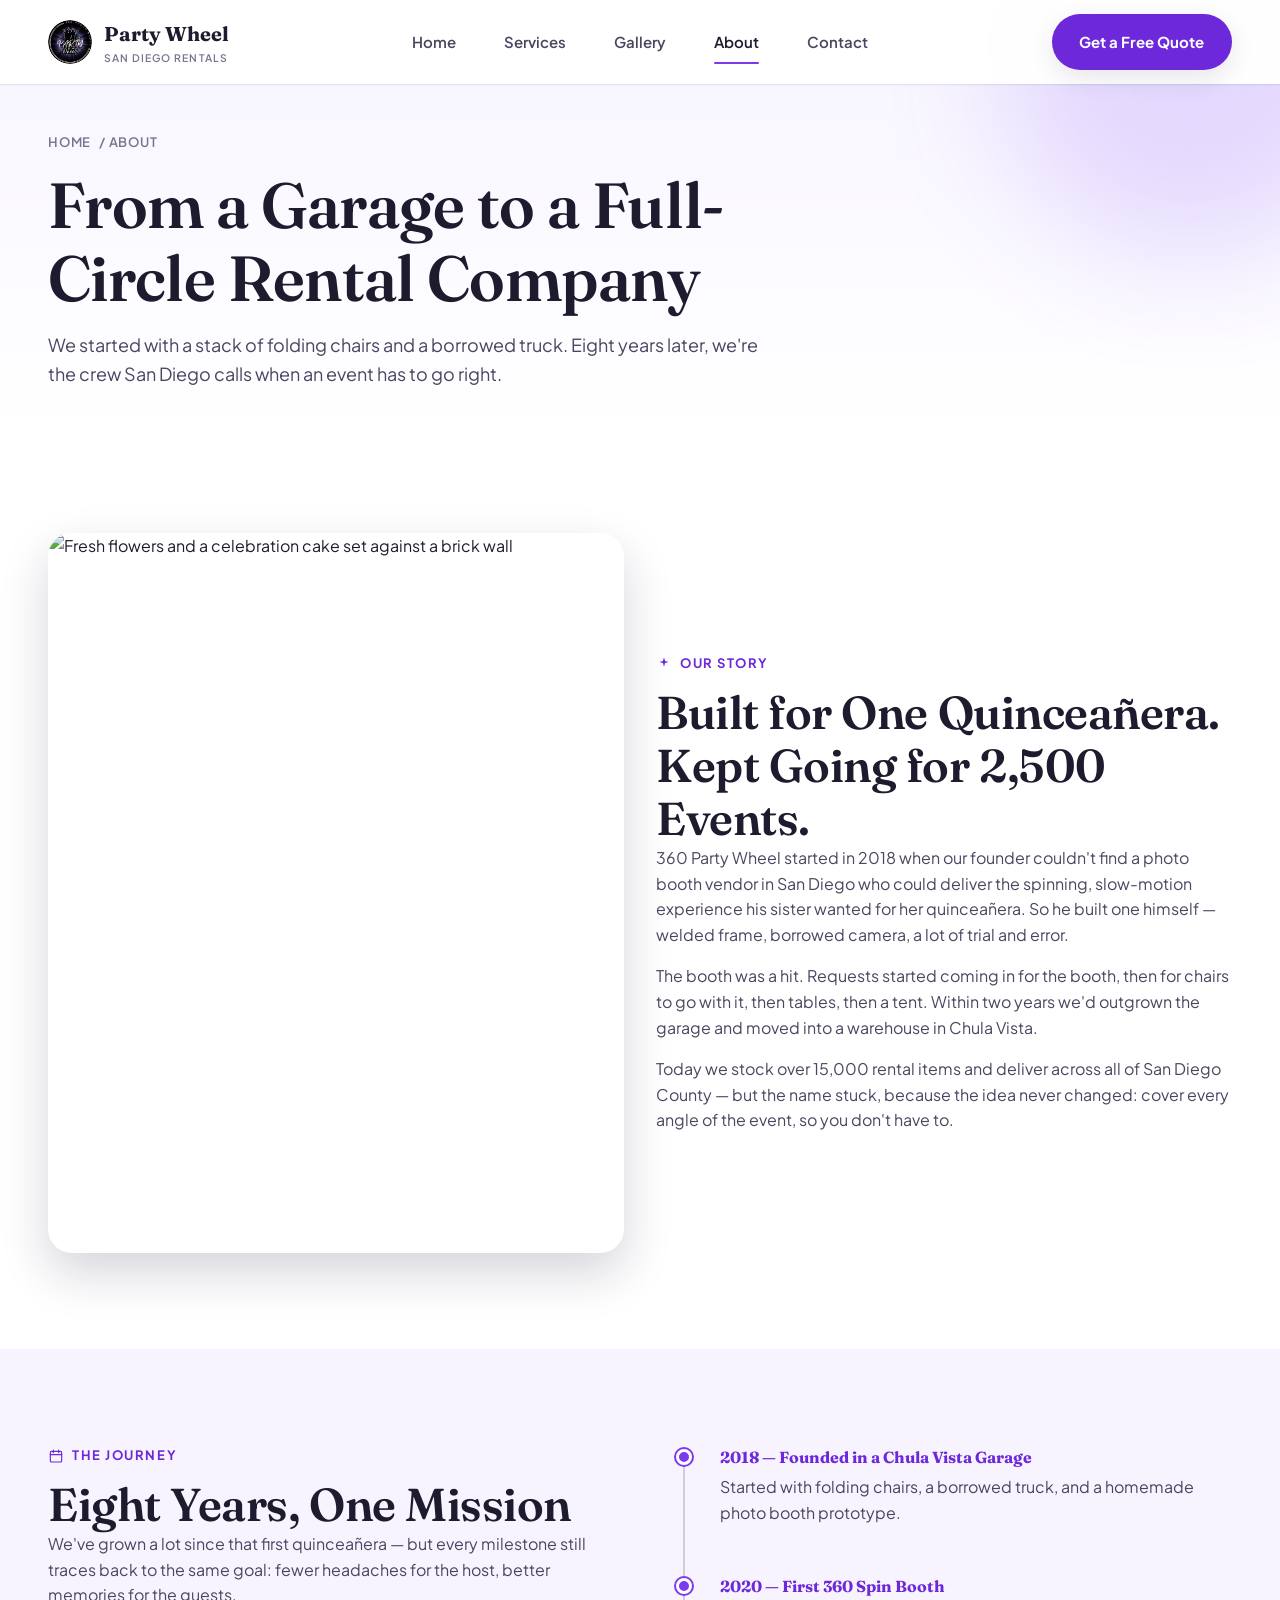
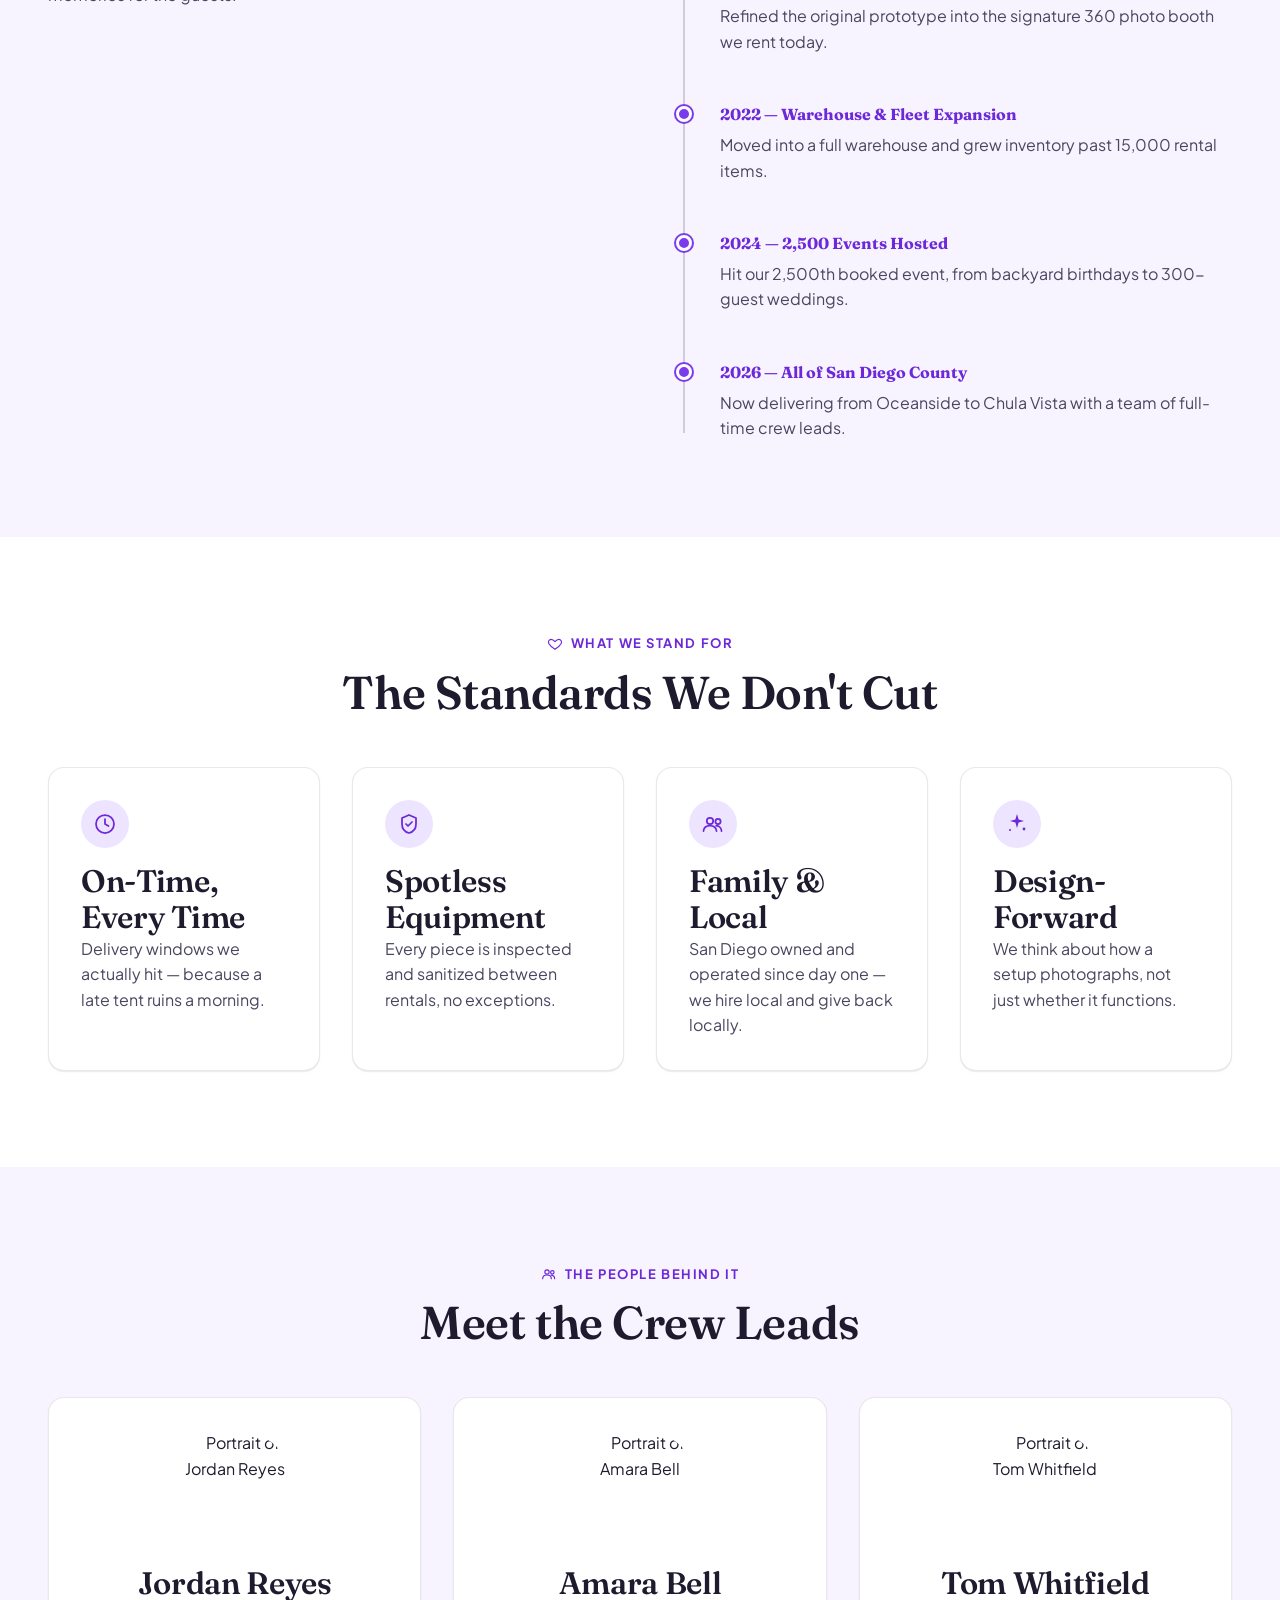
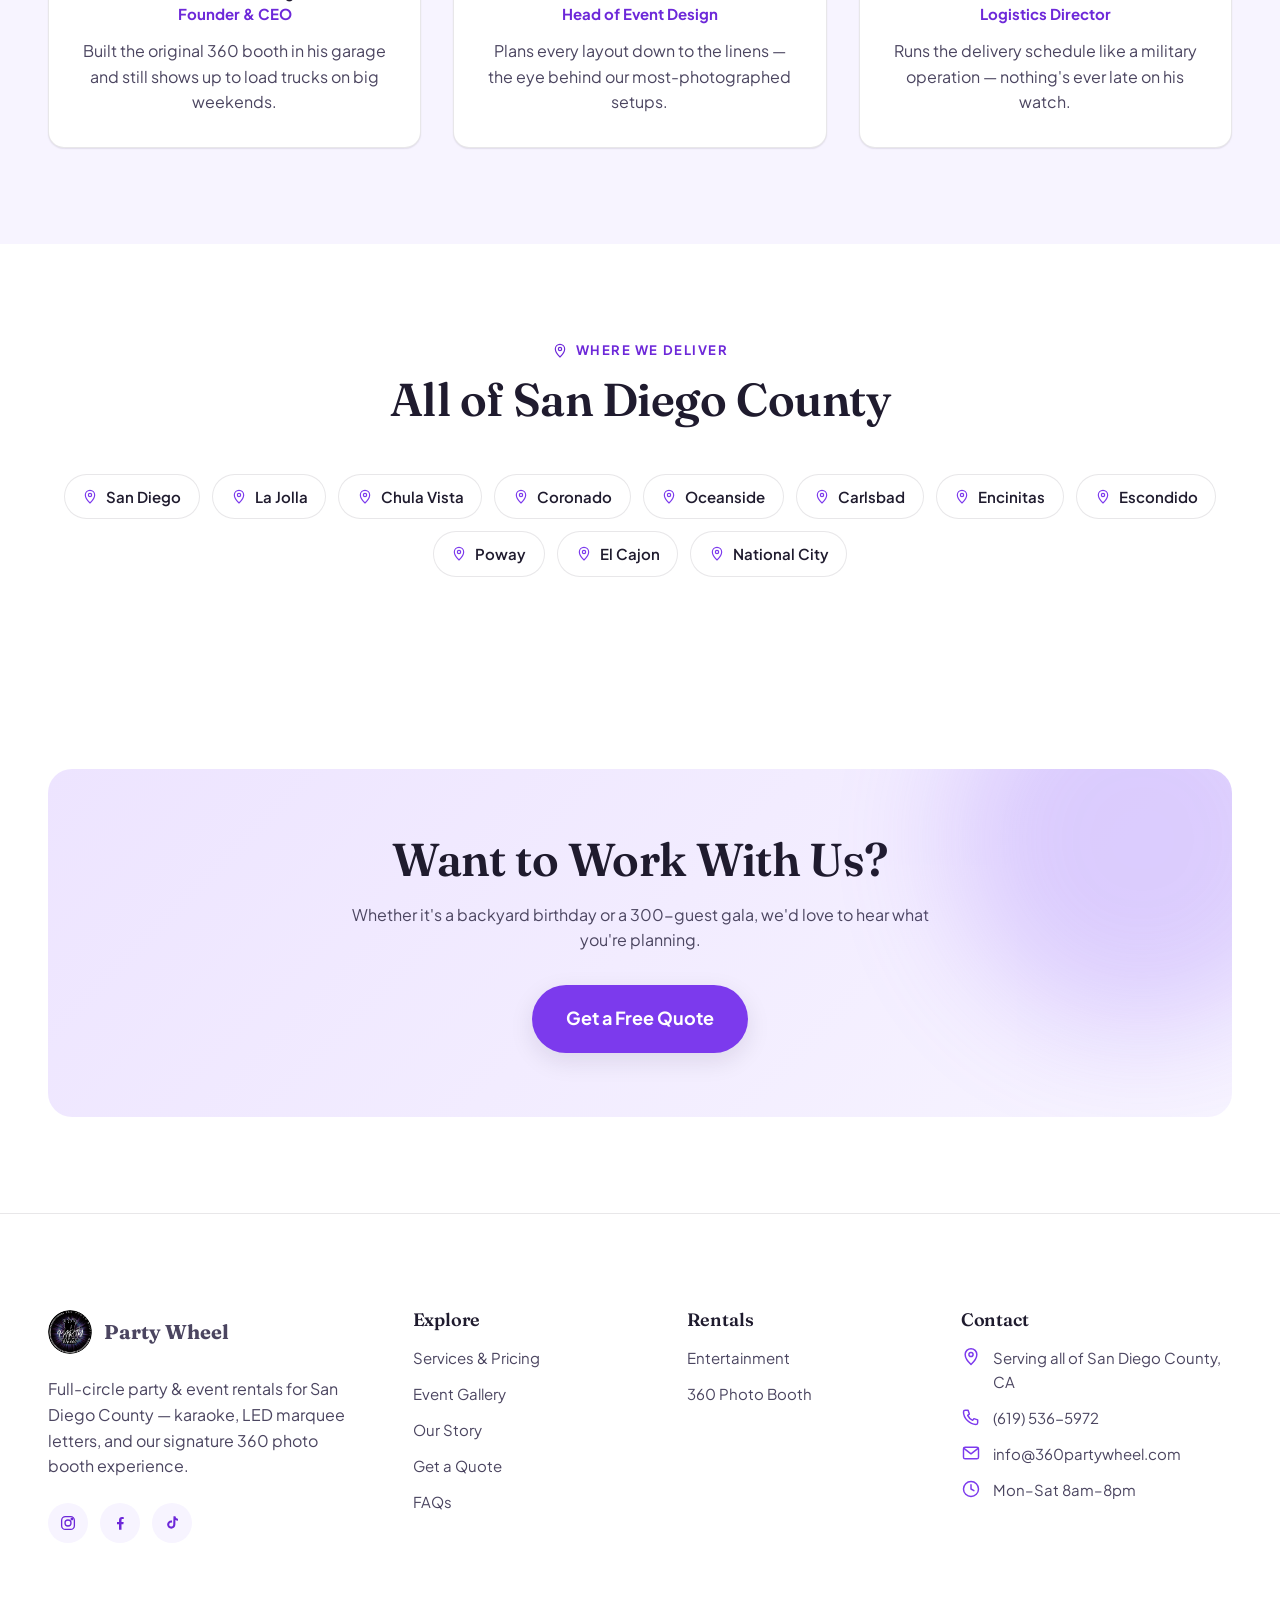
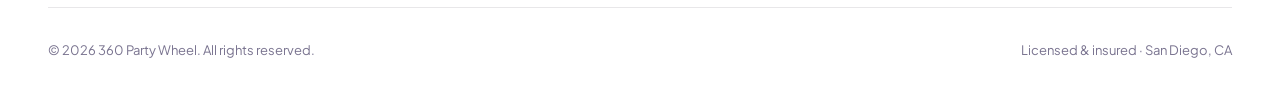
==== about.html @ d9ec2bf5 "Initial commit of 360 Party Wheel website Static HTML/CSS/JS site for the 360 Party Wheel party rent" ====
<!doctype html>
<html lang="en">
<head>
<meta charset="UTF-8">
<meta name="viewport" content="width=device-width, initial-scale=1">
<title>About Us | 360 Party Wheel — San Diego Party Rentals</title>
<meta name="description" content="From a Chula Vista garage to 15,000+ rental items across San Diego County — meet the family behind 360 Party Wheel and our signature 360 photo booth.">
<meta name="theme-color" content="#1e1033">
<link rel="preconnect" href="https://fonts.googleapis.com">
<link rel="preconnect" href="https://fonts.gstatic.com" crossorigin>
<link rel="preconnect" href="https://images.unsplash.com">
<link rel="icon" type="image/png" href="assets/img/favicon.png">
<link rel="stylesheet" href="assets/css/style.css">
</head>
<body>
<a class="skip-link" href="#main">Skip to main content</a>

<header class="site-header">
  <div class="container">
    <a href="index.html" class="brand">
      <img src="assets/img/logo-badge.png" alt="" class="brand-logo" width="44" height="44">
      <span>Party Wheel<small>San Diego Rentals</small></span>
    </a>
    <nav class="nav-desktop" aria-label="Primary">
      <a href="index.html">Home</a>
      <a href="services.html">Services</a>
      <a href="gallery.html">Gallery</a>
      <a href="about.html">About</a>
      <a href="contact.html">Contact</a>
    </nav>
    <div class="header-actions">
      <a class="btn btn-primary" href="contact.html">Get a Free Quote</a>
      <button class="nav-toggle" aria-label="Open menu" aria-expanded="false" aria-controls="nav-drawer">
        <span></span><span></span><span></span>
      </button>
    </div>
  </div>
</header>

<div class="nav-drawer" id="nav-drawer" data-open="false">
  <div class="nav-drawer-scrim"></div>
  <div class="nav-drawer-panel" role="dialog" aria-modal="true" aria-label="Mobile navigation">
    <div class="nav-drawer-head">
      <span class="brand"><img src="assets/img/logo-badge.png" alt="" class="brand-logo" width="48" height="48"></span>
      <button class="icon-btn nav-drawer-close" aria-label="Close menu">
        <svg viewBox="0 0 24 24" fill="none" stroke="currentColor" stroke-width="1.75" stroke-linecap="round" stroke-linejoin="round"><path d="M6 6l12 12M18 6L6 18"/></svg>
      </button>
    </div>
    <nav class="nav-drawer-links" aria-label="Mobile primary">
      <a href="index.html">Home</a>
      <a href="services.html">Services</a>
      <a href="gallery.html">Gallery</a>
      <a href="about.html">About</a>
      <a href="contact.html">Contact</a>
    </nav>
    <div class="nav-drawer-foot">
      <a href="tel:+16195365972"><svg style="width:18px;height:18px;display:inline;vertical-align:-3px;margin-right:6px" viewBox="0 0 24 24" fill="none" stroke="currentColor" stroke-width="1.75" stroke-linecap="round" stroke-linejoin="round"><path d="M5 4h3.5l1.5 4.5-2 1.5a12 12 0 0 0 6 6l1.5-2 4.5 1.5V19a2 2 0 0 1-2 2C10.5 21 3 13.5 3 6a2 2 0 0 1 2-2z"/></svg>(619) 536-5972</a>
      <a class="btn btn-accent btn-block" href="contact.html">Get a Free Quote</a>
    </div>
  </div>
</div>

<main id="main">

  <section class="page-banner">
    <div class="decor-blob b1" style="opacity:0.2;"></div>
    <div class="container">
      <div class="breadcrumbs"><a href="index.html">Home</a> / About</div>
      <h1 class="reveal">From a Garage to a Full-Circle Rental Company</h1>
      <p class="page-banner-lede reveal">We started with a stack of folding chairs and a borrowed truck. Eight years later, we're the crew San Diego calls when an event has to go right.</p>
    </div>
  </section>

  <!-- ============ STORY ============ -->
  <section class="section">
    <div class="container">
      <div class="grid grid-2" style="align-items:center;">
        <div class="reveal" style="border-radius: var(--radius-lg); overflow:hidden; box-shadow: var(--shadow-lg);">
          <img src="https://images.unsplash.com/photo-1478146059778-26028b07395a?auto=format&fit=crop&w=800&h=1000&q=80" width="800" height="1000" loading="lazy" alt="Fresh flowers and a celebration cake set against a brick wall" style="width:100%; height:100%; object-fit:cover;">
        </div>
        <div class="reveal">
          <span class="eyebrow">
            <svg viewBox="0 0 24 24" fill="currentColor"><path d="M12 2l1.6 5.4L19 9l-5.4 1.6L12 16l-1.6-5.4L5 9l5.4-1.6z"/></svg>
            Our Story
          </span>
          <h2>Built for One Quinceañera. Kept Going for 2,500 Events.</h2>
          <p style="margin-bottom: var(--space-4);">360 Party Wheel started in 2018 when our founder couldn't find a photo booth vendor in San Diego who could deliver the spinning, slow-motion experience his sister wanted for her quinceañera. So he built one himself — welded frame, borrowed camera, a lot of trial and error.</p>
          <p style="margin-bottom: var(--space-4);">The booth was a hit. Requests started coming in for the booth, then for chairs to go with it, then tables, then a tent. Within two years we'd outgrown the garage and moved into a warehouse in Chula Vista.</p>
          <p>Today we stock over 15,000 rental items and deliver across all of San Diego County — but the name stuck, because the idea never changed: cover every angle of the event, so you don't have to.</p>
        </div>
      </div>
    </div>
  </section>

  <!-- ============ TIMELINE ============ -->
  <section class="section section-alt">
    <div class="container">
      <div class="grid grid-2" style="gap: var(--space-10);">
        <div class="reveal">
          <span class="eyebrow">
            <svg viewBox="0 0 24 24" fill="none" stroke="currentColor" stroke-width="1.75" stroke-linecap="round" stroke-linejoin="round"><rect x="3.5" y="5" width="17" height="16" rx="2"/><path d="M3.5 10h17M8 3v4M16 3v4"/></svg>
            The Journey
          </span>
          <h2>Eight Years, One Mission</h2>
          <p>We've grown a lot since that first quinceañera — but every milestone still traces back to the same goal: fewer headaches for the host, better memories for the guests.</p>
        </div>
        <div class="timeline reveal">
          <div class="timeline-item">
            <strong>2018 — Founded in a Chula Vista Garage</strong>
            <p>Started with folding chairs, a borrowed truck, and a homemade photo booth prototype.</p>
          </div>
          <div class="timeline-item">
            <strong>2020 — First 360 Spin Booth</strong>
            <p>Refined the original prototype into the signature 360 photo booth we rent today.</p>
          </div>
          <div class="timeline-item">
            <strong>2022 — Warehouse &amp; Fleet Expansion</strong>
            <p>Moved into a full warehouse and grew inventory past 15,000 rental items.</p>
          </div>
          <div class="timeline-item">
            <strong>2024 — 2,500 Events Hosted</strong>
            <p>Hit our 2,500th booked event, from backyard birthdays to 300-guest weddings.</p>
          </div>
          <div class="timeline-item">
            <strong>2026 — All of San Diego County</strong>
            <p>Now delivering from Oceanside to Chula Vista with a team of full-time crew leads.</p>
          </div>
        </div>
      </div>
    </div>
  </section>

  <!-- ============ VALUES ============ -->
  <section class="section">
    <div class="container">
      <div class="section-head centered mx-auto">
        <span class="eyebrow">
          <svg viewBox="0 0 24 24" fill="none" stroke="currentColor" stroke-width="1.75" stroke-linecap="round" stroke-linejoin="round"><path d="M12 20s-7-4.4-9.3-8.7C1.3 8.3 3 5 6.3 5 8.4 5 10 6.2 12 8.5 14 6.2 15.6 5 17.7 5 21 5 22.7 8.3 21.3 11.3 19 15.6 12 20 12 20z"/></svg>
          What We Stand For
        </span>
        <h2>The Standards We Don't Cut</h2>
      </div>
      <div class="grid grid-4" data-reveal-group>
        <div class="card value-card reveal">
          <span class="feature-card-icon">
            <svg viewBox="0 0 24 24" fill="none" stroke="currentColor" stroke-width="1.75" stroke-linecap="round" stroke-linejoin="round"><circle cx="12" cy="12" r="9"/><path d="M12 7v5l3.5 2"/></svg>
          </span>
          <h3>On-Time, Every Time</h3>
          <p>Delivery windows we actually hit — because a late tent ruins a morning.</p>
        </div>
        <div class="card value-card reveal">
          <span class="feature-card-icon">
            <svg viewBox="0 0 24 24" fill="none" stroke="currentColor" stroke-width="1.75" stroke-linecap="round" stroke-linejoin="round"><path d="M12 3l7 3v6c0 5-3 8-7 9-4-1-7-4-7-9V6z"/><path d="M9 12l2 2 4-4"/></svg>
          </span>
          <h3>Spotless Equipment</h3>
          <p>Every piece is inspected and sanitized between rentals, no exceptions.</p>
        </div>
        <div class="card value-card reveal">
          <span class="feature-card-icon">
            <svg viewBox="0 0 24 24" fill="none" stroke="currentColor" stroke-width="1.75" stroke-linecap="round" stroke-linejoin="round"><circle cx="9" cy="9" r="3.2"/><path d="M2.5 19c0-3.3 3-5.5 6.5-5.5S15.5 15.7 15.5 19"/><circle cx="17" cy="9.5" r="2.6"/><path d="M15.2 13.7c2.9.3 5.3 2.4 5.3 5.3"/></svg>
          </span>
          <h3>Family &amp; Local</h3>
          <p>San Diego owned and operated since day one — we hire local and give back locally.</p>
        </div>
        <div class="card value-card reveal">
          <span class="feature-card-icon">
            <svg viewBox="0 0 24 24" fill="currentColor"><path d="M12 2l1.6 5.4L19 9l-5.4 1.6L12 16l-1.6-5.4L5 9l5.4-1.6z"/><circle cx="19" cy="17" r="1.4"/><circle cx="5" cy="18" r="1"/></svg>
          </span>
          <h3>Design-Forward</h3>
          <p>We think about how a setup photographs, not just whether it functions.</p>
        </div>
      </div>
    </div>
  </section>

  <!-- ============ TEAM ============ -->
  <section class="section section-alt">
    <div class="container">
      <div class="section-head centered mx-auto">
        <span class="eyebrow">
          <svg viewBox="0 0 24 24" fill="none" stroke="currentColor" stroke-width="1.75" stroke-linecap="round" stroke-linejoin="round"><circle cx="9" cy="9" r="3.2"/><path d="M2.5 19c0-3.3 3-5.5 6.5-5.5S15.5 15.7 15.5 19"/><circle cx="17" cy="9.5" r="2.6"/><path d="M15.2 13.7c2.9.3 5.3 2.4 5.3 5.3"/></svg>
          The People Behind It
        </span>
        <h2>Meet the Crew Leads</h2>
      </div>
      <div class="grid grid-3" data-reveal-group>
        <article class="card reveal" style="padding: var(--space-6); text-align:center;">
          <img src="https://images.unsplash.com/photo-1500648767791-00dcc994a43e?auto=format&fit=crop&w=200&h=200&q=80" width="120" height="120" loading="lazy" alt="Portrait of Jordan Reyes" style="width:120px; height:120px; border-radius:50%; object-fit:cover; margin-inline:auto; margin-bottom: var(--space-4);">
          <h3>Jordan Reyes</h3>
          <p style="color:var(--color-accent-hover); font-weight:700; font-size:var(--text-sm); margin-bottom:var(--space-3);">Founder &amp; CEO</p>
          <p>Built the original 360 booth in his garage and still shows up to load trucks on big weekends.</p>
        </article>
        <article class="card reveal" style="padding: var(--space-6); text-align:center;">
          <img src="https://images.unsplash.com/photo-1531123897727-8f129e1688ce?auto=format&fit=crop&w=200&h=200&q=80" width="120" height="120" loading="lazy" alt="Portrait of Amara Bell" style="width:120px; height:120px; border-radius:50%; object-fit:cover; margin-inline:auto; margin-bottom: var(--space-4);">
          <h3>Amara Bell</h3>
          <p style="color:var(--color-accent-hover); font-weight:700; font-size:var(--text-sm); margin-bottom:var(--space-3);">Head of Event Design</p>
          <p>Plans every layout down to the linens — the eye behind our most-photographed setups.</p>
        </article>
        <article class="card reveal" style="padding: var(--space-6); text-align:center;">
          <img src="https://images.unsplash.com/photo-1552058544-f2b08422138a?auto=format&fit=crop&w=200&h=200&q=80" width="120" height="120" loading="lazy" alt="Portrait of Tom Whitfield" style="width:120px; height:120px; border-radius:50%; object-fit:cover; margin-inline:auto; margin-bottom: var(--space-4);">
          <h3>Tom Whitfield</h3>
          <p style="color:var(--color-accent-hover); font-weight:700; font-size:var(--text-sm); margin-bottom:var(--space-3);">Logistics Director</p>
          <p>Runs the delivery schedule like a military operation — nothing's ever late on his watch.</p>
        </article>
      </div>
    </div>
  </section>

  <!-- ============ SERVICE AREA ============ -->
  <section class="section">
    <div class="container">
      <div class="section-head centered mx-auto">
        <span class="eyebrow">
          <svg viewBox="0 0 24 24" fill="none" stroke="currentColor" stroke-width="1.75" stroke-linecap="round" stroke-linejoin="round"><path d="M12 21s7-6.5 7-12a7 7 0 0 0-14 0c0 5.5 7 12 7 12z"/><circle cx="12" cy="9" r="2.5"/></svg>
          Where We Deliver
        </span>
        <h2>All of San Diego County</h2>
      </div>
      <div class="area-chip-list reveal" style="justify-content:center;">
        <span class="area-chip"><svg viewBox="0 0 24 24" fill="none" stroke="currentColor" stroke-width="1.75" stroke-linecap="round" stroke-linejoin="round"><path d="M12 21s7-6.5 7-12a7 7 0 0 0-14 0c0 5.5 7 12 7 12z"/><circle cx="12" cy="9" r="2.5"/></svg>San Diego</span>
        <span class="area-chip"><svg viewBox="0 0 24 24" fill="none" stroke="currentColor" stroke-width="1.75" stroke-linecap="round" stroke-linejoin="round"><path d="M12 21s7-6.5 7-12a7 7 0 0 0-14 0c0 5.5 7 12 7 12z"/><circle cx="12" cy="9" r="2.5"/></svg>La Jolla</span>
        <span class="area-chip"><svg viewBox="0 0 24 24" fill="none" stroke="currentColor" stroke-width="1.75" stroke-linecap="round" stroke-linejoin="round"><path d="M12 21s7-6.5 7-12a7 7 0 0 0-14 0c0 5.5 7 12 7 12z"/><circle cx="12" cy="9" r="2.5"/></svg>Chula Vista</span>
        <span class="area-chip"><svg viewBox="0 0 24 24" fill="none" stroke="currentColor" stroke-width="1.75" stroke-linecap="round" stroke-linejoin="round"><path d="M12 21s7-6.5 7-12a7 7 0 0 0-14 0c0 5.5 7 12 7 12z"/><circle cx="12" cy="9" r="2.5"/></svg>Coronado</span>
        <span class="area-chip"><svg viewBox="0 0 24 24" fill="none" stroke="currentColor" stroke-width="1.75" stroke-linecap="round" stroke-linejoin="round"><path d="M12 21s7-6.5 7-12a7 7 0 0 0-14 0c0 5.5 7 12 7 12z"/><circle cx="12" cy="9" r="2.5"/></svg>Oceanside</span>
        <span class="area-chip"><svg viewBox="0 0 24 24" fill="none" stroke="currentColor" stroke-width="1.75" stroke-linecap="round" stroke-linejoin="round"><path d="M12 21s7-6.5 7-12a7 7 0 0 0-14 0c0 5.5 7 12 7 12z"/><circle cx="12" cy="9" r="2.5"/></svg>Carlsbad</span>
        <span class="area-chip"><svg viewBox="0 0 24 24" fill="none" stroke="currentColor" stroke-width="1.75" stroke-linecap="round" stroke-linejoin="round"><path d="M12 21s7-6.5 7-12a7 7 0 0 0-14 0c0 5.5 7 12 7 12z"/><circle cx="12" cy="9" r="2.5"/></svg>Encinitas</span>
        <span class="area-chip"><svg viewBox="0 0 24 24" fill="none" stroke="currentColor" stroke-width="1.75" stroke-linecap="round" stroke-linejoin="round"><path d="M12 21s7-6.5 7-12a7 7 0 0 0-14 0c0 5.5 7 12 7 12z"/><circle cx="12" cy="9" r="2.5"/></svg>Escondido</span>
        <span class="area-chip"><svg viewBox="0 0 24 24" fill="none" stroke="currentColor" stroke-width="1.75" stroke-linecap="round" stroke-linejoin="round"><path d="M12 21s7-6.5 7-12a7 7 0 0 0-14 0c0 5.5 7 12 7 12z"/><circle cx="12" cy="9" r="2.5"/></svg>Poway</span>
        <span class="area-chip"><svg viewBox="0 0 24 24" fill="none" stroke="currentColor" stroke-width="1.75" stroke-linecap="round" stroke-linejoin="round"><path d="M12 21s7-6.5 7-12a7 7 0 0 0-14 0c0 5.5 7 12 7 12z"/><circle cx="12" cy="9" r="2.5"/></svg>El Cajon</span>
        <span class="area-chip"><svg viewBox="0 0 24 24" fill="none" stroke="currentColor" stroke-width="1.75" stroke-linecap="round" stroke-linejoin="round"><path d="M12 21s7-6.5 7-12a7 7 0 0 0-14 0c0 5.5 7 12 7 12z"/><circle cx="12" cy="9" r="2.5"/></svg>National City</span>
      </div>
    </div>
  </section>

  <!-- ============ CTA ============ -->
  <section class="section">
    <div class="container">
      <div class="cta-band reveal">
        <div class="decor-blob b1" style="opacity:0.25;"></div>
        <h2>Want to Work With Us?</h2>
        <p>Whether it's a backyard birthday or a 300-guest gala, we'd love to hear what you're planning.</p>
        <div class="btn-group">
          <a class="btn btn-accent btn-lg" href="contact.html">Get a Free Quote</a>
        </div>
      </div>
    </div>
  </section>

</main>

<footer class="site-footer">
  <div class="container">
    <div class="footer-grid">
      <div class="footer-brand">
        <a href="index.html" class="brand">
          <img src="assets/img/logo-badge.png" alt="" class="brand-logo" width="44" height="44">
          <span>Party Wheel</span>
        </a>
        <p>Full-circle party &amp; event rentals for San Diego County — karaoke, LED marquee letters, and our signature 360 photo booth experience.</p>
        <div class="social-row">
          <a href="https://instagram.com/360partywheel" aria-label="360 Party Wheel on Instagram" target="_blank" rel="noopener"><svg viewBox="0 0 24 24" fill="none" stroke="currentColor" stroke-width="1.75"><rect x="3.5" y="3.5" width="17" height="17" rx="5"/><circle cx="12" cy="12" r="4"/><circle cx="17.2" cy="6.8" r="1"/></svg></a>
          <a href="https://facebook.com" aria-label="360 Party Wheel on Facebook" target="_blank" rel="noopener"><svg viewBox="0 0 24 24" fill="currentColor"><path d="M14 21v-7.5h2.5l.4-3H14V8.3c0-.9.2-1.5 1.6-1.5H17V4.2C16.7 4.1 15.7 4 14.6 4c-2.3 0-3.9 1.4-3.9 4v2.5H8v3h2.7V21z"/></svg></a>
          <a href="https://tiktok.com/@360partywheel" aria-label="360 Party Wheel on TikTok" target="_blank" rel="noopener"><svg viewBox="0 0 24 24" fill="currentColor"><path d="M14 3h2.6c.2 1.7 1.4 3 3.4 3.3v2.7c-1.3 0-2.5-.4-3.5-1.1v6.2c0 3.2-2.6 5.4-5.5 5.4-3 0-5.5-2.3-5.5-5.4 0-3 2.5-5.4 5.5-5.4.4 0 .8 0 1.1.1v2.8a2.7 2.7 0 0 0-1.1-.2 2.7 2.7 0 1 0 2.6 3.3z"/></svg></a>
        </div>
      </div>
      <div>
        <h4 class="footer-heading">Explore</h4>
        <ul class="footer-links">
          <li><a href="services.html">Services &amp; Pricing</a></li>
          <li><a href="gallery.html">Event Gallery</a></li>
          <li><a href="about.html">Our Story</a></li>
          <li><a href="contact.html">Get a Quote</a></li>
          <li><a href="contact.html#faq">FAQs</a></li>
        </ul>
      </div>
      <div>
        <h4 class="footer-heading">Rentals</h4>
        <ul class="footer-links">
          <li><a href="services.html#entertainment">Entertainment</a></li>
          <li><a href="services.html#photo-booth">360 Photo Booth</a></li>
        </ul>
      </div>
      <div>
        <h4 class="footer-heading">Contact</h4>
        <ul class="footer-contact">
          <li><svg viewBox="0 0 24 24" fill="none" stroke="currentColor" stroke-width="1.75" stroke-linecap="round" stroke-linejoin="round"><path d="M12 21s7-6.5 7-12a7 7 0 0 0-14 0c0 5.5 7 12 7 12z"/><circle cx="12" cy="9" r="2.5"/></svg>Serving all of San Diego County, CA</li>
          <li><svg viewBox="0 0 24 24" fill="none" stroke="currentColor" stroke-width="1.75" stroke-linecap="round" stroke-linejoin="round"><path d="M5 4h3.5l1.5 4.5-2 1.5a12 12 0 0 0 6 6l1.5-2 4.5 1.5V19a2 2 0 0 1-2 2C10.5 21 3 13.5 3 6a2 2 0 0 1 2-2z"/></svg><a href="tel:+16195365972">(619) 536-5972</a></li>
          <li><svg viewBox="0 0 24 24" fill="none" stroke="currentColor" stroke-width="1.75" stroke-linecap="round" stroke-linejoin="round"><rect x="3" y="5" width="18" height="14" rx="2"/><path d="M3.5 6.5L12 13l8.5-6.5"/></svg><a href="mailto:info@360partywheel.com">info@360partywheel.com</a></li>
          <li><svg viewBox="0 0 24 24" fill="none" stroke="currentColor" stroke-width="1.75" stroke-linecap="round" stroke-linejoin="round"><circle cx="12" cy="12" r="9"/><path d="M12 7v5l3.5 2"/></svg>Mon–Sat 8am–8pm</li>
        </ul>
      </div>
    </div>
    <div class="footer-bottom">
      <span>© 2026 360 Party Wheel. All rights reserved.</span>
      <span>Licensed &amp; insured · San Diego, CA</span>
    </div>
  </div>
</footer>

<script src="https://cdn.jsdelivr.net/npm/gsap@3.12.5/dist/gsap.min.js" defer></script>
<script src="https://cdn.jsdelivr.net/npm/gsap@3.12.5/dist/ScrollTrigger.min.js" defer></script>
<script src="assets/js/main.js" defer></script>
</body>
</html>
---- assets/css/style.css ----
/* ==========================================================================
   360 Party Wheel — Design Tokens & Global Styles
   San Diego party & event rental brand: chairs, tables, inflatables, photo booth
   ========================================================================== */

@import url('https://fonts.googleapis.com/css2?family=Fraunces:opsz,wght@9..144,400;9..144,500;9..144,600;9..144,700&family=Plus+Jakarta+Sans:wght@400;500;600;700;800&display=swap');

:root {
  /* Color tokens */
  --violet-950: #1e1033;
  --violet-900: #2b1650;
  --violet-800: #3b1f6e;
  --violet-700: #6d28d9;
  --violet-600: #7c3aed;
  --violet-500: #9061f9;
  --violet-300: #c4b0fa;
  --violet-100: #ede4ff;
  --violet-50: #f7f4ff;
  --ink-900: #1f1b2e;
  --ink-700: #4b4560;
  --ink-500: #79738f;
  --white: #ffffff;

  /* Semantic tokens */
  --color-bg: var(--white);
  --color-bg-alt: var(--violet-50);
  --color-surface: var(--white);
  --color-text: var(--ink-900);
  --color-text-muted: var(--ink-700);
  --color-text-soft: var(--ink-500);
  --color-primary: var(--violet-700);
  --color-primary-hover: var(--violet-600);
  --color-accent: var(--violet-600);
  --color-accent-hover: var(--violet-700);
  --color-highlight: var(--violet-500);
  --color-border: rgba(31, 27, 46, 0.1);
  --color-border-strong: rgba(31, 27, 46, 0.18);
  --color-inverse-bg: var(--violet-950);
  --color-inverse-text: var(--white);
  --color-danger: #c23b3b;
  --color-success: #2f7a4f;

  /* Typography */
  --font-display: 'Fraunces', 'Georgia', serif;
  --font-body: 'Plus Jakarta Sans', -apple-system, BlinkMacSystemFont, 'Segoe UI', sans-serif;

  --text-xs: 0.8125rem;
  --text-sm: 0.9375rem;
  --text-base: 1rem;
  --text-md: 1.125rem;
  --text-lg: clamp(1.25rem, 1.1rem + 0.5vw, 1.5rem);
  --text-xl: clamp(1.5rem, 1.3rem + 0.8vw, 2rem);
  --text-2xl: clamp(2rem, 1.6rem + 1.6vw, 3rem);
  --text-3xl: clamp(2.5rem, 1.9rem + 2.6vw, 4.25rem);

  /* Spacing scale (4/8 rhythm) */
  --space-1: 0.25rem;
  --space-2: 0.5rem;
  --space-3: 0.75rem;
  --space-4: 1rem;
  --space-5: 1.5rem;
  --space-6: 2rem;
  --space-8: 3rem;
  --space-10: 4rem;
  --space-12: 6rem;
  --space-16: 8rem;

  /* Radius */
  --radius-sm: 8px;
  --radius-md: 16px;
  --radius-lg: 24px;
  --radius-full: 999px;

  /* Shadows */
  --shadow-sm: 0 1px 2px rgba(30, 16, 51, 0.06), 0 1px 1px rgba(30, 16, 51, 0.04);
  --shadow-md: 0 8px 24px rgba(30, 16, 51, 0.1);
  --shadow-lg: 0 20px 48px rgba(30, 16, 51, 0.18);
  --shadow-glow: 0 0 0 1px rgba(255, 255, 255, 0.4) inset;

  /* Motion */
  --ease-out: cubic-bezier(0.16, 1, 0.3, 1);
  --ease-in-out: cubic-bezier(0.65, 0, 0.35, 1);
  --dur-fast: 150ms;
  --dur-base: 250ms;
  --dur-slow: 400ms;

  --container-max: 1280px;
  --header-h: 84px;
}

:root[data-theme='dark'] {
  --color-bg: var(--violet-950);
  --color-bg-alt: #150b26;
  --color-surface: #241340;
  --color-text: var(--white);
  --color-text-muted: #cabfe6;
  --color-text-soft: #9a8dc2;
  --color-border: rgba(255, 255, 255, 0.12);
  --color-border-strong: rgba(255, 255, 255, 0.22);
}

/* This site ships one fully-designed, accessible light theme. Dark mode is
   available on demand via [data-theme="dark"] on :root (see block above) for
   a future theme-toggle control, but is intentionally NOT auto-applied from
   prefers-color-scheme: several sections (hero, page banners) use a fixed
   dark-purple or light background by design regardless of OS theme, and
   flipping text color globally against those fixed backgrounds breaks contrast. */

/* ==========================================================================
   Reset
   ========================================================================== */
*, *::before, *::after { box-sizing: border-box; }
* { margin: 0; }
html { -webkit-text-size-adjust: 100%; scroll-behavior: smooth; }
@media (prefers-reduced-motion: reduce) {
  html { scroll-behavior: auto; }
  *, *::before, *::after {
    animation-duration: 0.001ms !important;
    animation-iteration-count: 1 !important;
    transition-duration: 0.001ms !important;
    scroll-behavior: auto !important;
  }
}
body {
  min-height: 100dvh;
  font-family: var(--font-body);
  background: var(--color-bg);
  color: var(--color-text);
  font-size: var(--text-base);
  line-height: 1.6;
  overflow-x: hidden;
  transition: background var(--dur-base) var(--ease-out), color var(--dur-base) var(--ease-out);
}
img, picture, video, canvas, svg { display: block; max-width: 100%; }
img { height: auto; }
input, button, textarea, select { font: inherit; color: inherit; }
button { cursor: pointer; }
a { color: inherit; text-decoration: none; }
ul, ol { list-style: none; padding: 0; }
h1, h2, h3, h4 { font-family: var(--font-display); font-weight: 600; line-height: 1.15; letter-spacing: -0.01em; }
h1 { font-size: var(--text-3xl); }
h2 { font-size: var(--text-2xl); }
h3 { font-size: var(--text-xl); }
h4 { font-size: var(--text-lg); }
p { color: var(--color-text-muted); }

:focus-visible {
  outline: 3px solid var(--violet-500);
  outline-offset: 3px;
  border-radius: 4px;
}

.skip-link {
  position: absolute;
  left: -9999px;
  top: 0;
  z-index: 1000;
  background: var(--color-primary);
  color: var(--white);
  padding: var(--space-3) var(--space-5);
  border-radius: 0 0 var(--radius-sm) 0;
  font-weight: 600;
}
.skip-link:focus {
  left: 0;
}

/* ==========================================================================
   Layout utilities
   ========================================================================== */
.container {
  width: 100%;
  max-width: var(--container-max);
  margin-inline: auto;
  padding-inline: var(--space-5);
}
@media (min-width: 768px) { .container { padding-inline: var(--space-8); } }

.section { padding-block: var(--space-12); }
@media (max-width: 767px) { .section { padding-block: var(--space-10); } }
.section-tight { padding-block: var(--space-8); }
.section-alt { background: var(--color-bg-alt); }
.section-inverse { background: var(--color-inverse-bg); color: var(--color-inverse-text); }
.section-inverse p, .section-inverse .eyebrow { color: rgba(255, 255, 255, 0.72); }
.section-inverse h2, .section-inverse h3 { color: var(--white); }

.grid { display: grid; gap: var(--space-6); }
.grid-2 { grid-template-columns: repeat(1, 1fr); }
.grid-3 { grid-template-columns: repeat(1, 1fr); }
.grid-4 { grid-template-columns: repeat(2, 1fr); }
@media (min-width: 640px) {
  .grid-4 { grid-template-columns: repeat(2, 1fr); }
}
@media (min-width: 768px) {
  .grid-2 { grid-template-columns: repeat(2, 1fr); }
  .grid-3 { grid-template-columns: repeat(2, 1fr); }
}
@media (min-width: 1024px) {
  .grid-3 { grid-template-columns: repeat(3, 1fr); }
  .grid-4 { grid-template-columns: repeat(4, 1fr); }
}

.occasion-grid { grid-template-columns: repeat(2, 1fr); justify-items: center; }
@media (min-width: 640px) { .occasion-grid { grid-template-columns: repeat(3, 1fr); } }
@media (min-width: 1024px) { .occasion-grid { grid-template-columns: repeat(6, 1fr); } }

.stack { display: flex; flex-direction: column; }
.cluster { display: flex; flex-wrap: wrap; align-items: center; }
.text-center { text-align: center; }
.mx-auto { margin-inline: auto; }

.section-head { max-width: 640px; margin-bottom: var(--space-8); }
.section-head.centered { margin-inline: auto; text-align: center; }
.eyebrow {
  display: inline-flex;
  align-items: center;
  gap: var(--space-2);
  font-size: var(--text-xs);
  font-weight: 700;
  letter-spacing: 0.12em;
  text-transform: uppercase;
  color: var(--color-accent-hover);
  margin-bottom: var(--space-3);
}
.eyebrow svg { width: 16px; height: 16px; }
.section-head h2 { margin-bottom: var(--space-3); }

/* ==========================================================================
   Buttons
   ========================================================================== */
.btn {
  display: inline-flex;
  align-items: center;
  justify-content: center;
  gap: var(--space-2);
  padding: 0.9rem 1.6rem;
  border-radius: var(--radius-full);
  font-weight: 700;
  font-size: var(--text-sm);
  border: 2px solid transparent;
  transition: transform var(--dur-fast) var(--ease-out), box-shadow var(--dur-fast) var(--ease-out), background var(--dur-fast) var(--ease-out), color var(--dur-fast) var(--ease-out), border-color var(--dur-fast) var(--ease-out);
  min-height: 44px;
  white-space: nowrap;
}
.btn:active { transform: scale(0.96); }
.btn svg { width: 20px; height: 20px; flex-shrink: 0; }
.btn-primary { background: var(--color-primary); color: var(--white); box-shadow: var(--shadow-md); }
.btn-primary:hover { background: var(--color-primary-hover); box-shadow: var(--shadow-lg); transform: translateY(-2px); }
.btn-accent { background: var(--color-accent); color: var(--white); box-shadow: var(--shadow-md); }
.btn-accent:hover { background: var(--color-accent-hover); color: var(--white); transform: translateY(-2px); box-shadow: var(--shadow-lg); }
.btn-outline { background: transparent; border-color: currentColor; color: var(--color-primary); }
.btn-outline:hover { background: var(--color-primary); color: var(--white); border-color: var(--color-primary); }
.section-inverse .btn-outline { color: var(--white); }
.section-inverse .btn-outline:hover { background: var(--white); color: var(--violet-700); }
.btn-ghost { background: transparent; color: var(--color-text); }
.btn-ghost:hover { background: var(--color-border); }
.btn-block { width: 100%; }
.btn-lg { padding: 1.1rem 2rem; font-size: var(--text-md); }
.btn[disabled] { opacity: 0.5; cursor: not-allowed; pointer-events: none; }

.icon-btn {
  display: inline-flex;
  align-items: center;
  justify-content: center;
  width: 44px;
  height: 44px;
  border-radius: var(--radius-full);
  background: transparent;
  border: none;
  transition: background var(--dur-fast) var(--ease-out), transform var(--dur-fast) var(--ease-out);
}
.icon-btn:hover { background: var(--color-border); }
.icon-btn:active { transform: scale(0.92); }
.icon-btn svg { width: 22px; height: 22px; }

/* ==========================================================================
   Header / Navigation
   ========================================================================== */
.site-header {
  position: fixed;
  inset-inline: 0;
  top: 0;
  z-index: 500;
  height: var(--header-h);
  display: flex;
  align-items: center;
  transition: height var(--dur-base) var(--ease-out), box-shadow var(--dur-base) var(--ease-out);
  background: rgba(255, 255, 255, 0.96);
  backdrop-filter: blur(14px) saturate(160%);
  box-shadow: var(--shadow-sm);
}
.site-header.is-scrolled {
  height: 68px;
  box-shadow: var(--shadow-md);
}

.site-header .container { display: flex; align-items: center; justify-content: space-between; gap: var(--space-6); width: 100%; }

.brand {
  display: inline-flex;
  align-items: center;
  gap: var(--space-3);
  font-family: var(--font-display);
  font-weight: 700;
  font-size: 1.25rem;
  color: var(--color-text);
}
.brand-logo {
  flex-shrink: 0;
  border-radius: 50%;
  transition: transform var(--dur-slow) var(--ease-out);
}
.brand:hover .brand-logo {
  transform: rotate(8deg) scale(1.05);
}
@media (prefers-reduced-motion: reduce) {
  .brand:hover .brand-logo { transform: none; }
}
.brand small { display: block; font-family: var(--font-body); font-weight: 600; font-size: 0.65rem; letter-spacing: 0.1em; text-transform: uppercase; color: var(--color-text-soft); }

.nav-desktop {
  display: none;
  align-items: center;
  gap: var(--space-8);
}
.nav-desktop a {
  position: relative;
  font-weight: 600;
  font-size: var(--text-sm);
  padding-block: var(--space-2);
  color: var(--color-text-muted);
  transition: color var(--dur-fast) var(--ease-out);
}
.nav-desktop a::after {
  content: '';
  position: absolute;
  left: 0; right: 100%; bottom: -2px;
  height: 2px;
  background: var(--color-accent);
  transition: right var(--dur-base) var(--ease-out);
  border-radius: var(--radius-full);
}
.nav-desktop a:hover, .nav-desktop a.is-active { color: var(--color-text); }
.nav-desktop a:hover::after, .nav-desktop a.is-active::after { right: 0; }

.header-actions { display: flex; align-items: center; gap: var(--space-3); }
.header-actions .btn { display: none; }
@media (min-width: 1024px) { .header-actions .btn { display: inline-flex; } }

.nav-toggle {
  display: inline-flex;
  flex-direction: column;
  justify-content: center;
  gap: 5px;
  width: 44px;
  height: 44px;
  border: none;
  background: transparent;
  border-radius: var(--radius-full);
}
.nav-toggle:hover { background: var(--color-border); }
.nav-toggle span {
  display: block;
  width: 22px;
  height: 2px;
  margin-inline: auto;
  background: var(--color-text);
  border-radius: var(--radius-full);
  transition: transform var(--dur-base) var(--ease-in-out), opacity var(--dur-base) var(--ease-in-out);
}
.nav-toggle[aria-expanded='true'] span:nth-child(1) { transform: translateY(7px) rotate(45deg); }
.nav-toggle[aria-expanded='true'] span:nth-child(2) { opacity: 0; }
.nav-toggle[aria-expanded='true'] span:nth-child(3) { transform: translateY(-7px) rotate(-45deg); }

@media (min-width: 1024px) {
  .nav-desktop { display: flex; }
  .nav-toggle { display: none; }
}

.nav-drawer {
  position: fixed;
  inset: 0;
  z-index: 600;
  visibility: hidden;
}
.nav-drawer[data-open='true'] { visibility: visible; }
.nav-drawer-scrim {
  position: absolute;
  inset: 0;
  background: rgba(11, 30, 39, 0.5);
  opacity: 0;
  transition: opacity var(--dur-base) var(--ease-out);
}
.nav-drawer[data-open='true'] .nav-drawer-scrim { opacity: 1; }
.nav-drawer-panel {
  position: absolute;
  top: 0; right: 0; bottom: 0;
  width: min(86vw, 380px);
  background: var(--color-bg);
  box-shadow: var(--shadow-lg);
  padding: var(--space-6) var(--space-6);
  display: flex;
  flex-direction: column;
  gap: var(--space-6);
  transform: translateX(100%);
  transition: transform var(--dur-slow) var(--ease-out);
}
.nav-drawer[data-open='true'] .nav-drawer-panel { transform: translateX(0); }
.nav-drawer-head { display: flex; align-items: center; justify-content: space-between; }
.nav-drawer-links { display: flex; flex-direction: column; gap: var(--space-2); }
.nav-drawer-links a {
  display: block;
  padding: var(--space-3) var(--space-2);
  font-family: var(--font-display);
  font-size: var(--text-lg);
  font-weight: 600;
  border-bottom: 1px solid var(--color-border);
  opacity: 0;
  transform: translateY(10px);
  transition: opacity var(--dur-slow) var(--ease-out), transform var(--dur-slow) var(--ease-out), color var(--dur-fast);
}
.nav-drawer[data-open='true'] .nav-drawer-links a { opacity: 1; transform: translateY(0); }
.nav-drawer-links a:hover { color: var(--color-accent-hover); }
.nav-drawer-links a.is-active { color: var(--color-accent-hover); border-bottom-color: var(--color-accent); }
.nav-drawer-foot { margin-top: auto; display: flex; flex-direction: column; gap: var(--space-4); }
.nav-drawer-foot a { font-weight: 600; color: var(--color-text-muted); }

/* ==========================================================================
   Hero — full-bleed dark image with overlay, feature bar overlapping below
   ========================================================================== */
.hero {
  position: relative;
  min-height: 620px;
  display: flex;
  align-items: center;
  padding-top: calc(var(--header-h) + var(--space-8));
  padding-bottom: var(--space-16);
  overflow: hidden;
  background: var(--violet-950);
  color: var(--white);
}
.hero-bg { position: absolute; inset: 0; z-index: 0; }
.hero-bg img { width: 100%; height: 100%; object-fit: cover; object-position: center 30%; }
.hero-bg::after {
  content: '';
  position: absolute;
  inset: 0;
  background: linear-gradient(100deg, rgba(30, 16, 51, 0.95) 0%, rgba(30, 16, 51, 0.82) 42%, rgba(30, 16, 51, 0.45) 72%, rgba(30, 16, 51, 0.2) 100%);
}
.hero .container { position: relative; z-index: 2; }
.hero-copy { max-width: 640px; }
.hero-copy .eyebrow { color: var(--violet-300); }
.hero h1 { margin-bottom: var(--space-5); color: var(--white); }
.hero h1 em {
  font-style: normal;
  color: var(--violet-300);
  position: relative;
  white-space: nowrap;
}
.hero-lede { font-size: var(--text-md); max-width: 46ch; margin-bottom: var(--space-6); color: rgba(255, 255, 255, 0.82); }
.hero-actions { display: flex; flex-wrap: wrap; gap: var(--space-4); }
.hero .btn-outline { border-color: rgba(255, 255, 255, 0.6); color: var(--white); }
.hero .btn-outline:hover { background: var(--white); color: var(--violet-700); border-color: var(--white); }

.feature-bar {
  position: relative;
  z-index: 3;
  margin-top: calc(-1 * var(--space-12));
  margin-bottom: var(--space-12);
  background: var(--color-surface);
  border-radius: var(--radius-lg);
  box-shadow: var(--shadow-lg);
  padding: var(--space-6) var(--space-6);
  display: grid;
  grid-template-columns: repeat(2, 1fr);
  gap: var(--space-6);
}
@media (min-width: 768px) { .feature-bar { grid-template-columns: repeat(4, 1fr); padding: var(--space-6) var(--space-8); } }
.feature-bar-item { display: flex; flex-direction: column; align-items: center; text-align: center; gap: var(--space-2); }
.feature-bar-item svg { width: 28px; height: 28px; color: var(--violet-600); }
.feature-bar-item strong { font-size: var(--text-xs); font-weight: 700; text-transform: uppercase; letter-spacing: 0.05em; }
.feature-bar-item p { font-size: var(--text-xs); color: var(--color-text-soft); }

.decor-blob {
  position: absolute;
  border-radius: 50%;
  filter: blur(60px);
  opacity: 0.35;
  z-index: 0;
  pointer-events: none;
}
.decor-blob.b1 { width: 380px; height: 380px; background: var(--violet-500); top: -120px; right: -100px; }
.decor-blob.b2 { width: 320px; height: 320px; background: var(--violet-300); bottom: -140px; left: -80px; }

/* ==========================================================================
   Page banner (interior pages)
   ========================================================================== */
.page-banner {
  padding-top: calc(var(--header-h) + var(--space-8));
  padding-bottom: var(--space-8);
  background: linear-gradient(180deg, var(--violet-50), var(--color-bg));
  position: relative;
  overflow: hidden;
}
.breadcrumbs { display: flex; align-items: center; gap: var(--space-2); font-size: var(--text-xs); font-weight: 600; color: var(--color-text-soft); margin-bottom: var(--space-4); text-transform: uppercase; letter-spacing: 0.06em; }
.breadcrumbs a:hover { color: var(--color-accent-hover); }
.page-banner h1 { max-width: 20ch; }
.page-banner-lede { max-width: 56ch; margin-top: var(--space-4); font-size: var(--text-md); }

/* ==========================================================================
   Cards
   ========================================================================== */
.card {
  background: var(--color-surface);
  border-radius: var(--radius-md);
  border: 1px solid var(--color-border);
  box-shadow: var(--shadow-sm);
  transition: transform var(--dur-base) var(--ease-out), box-shadow var(--dur-base) var(--ease-out), border-color var(--dur-base) var(--ease-out);
}
.card:hover { transform: translateY(-6px); box-shadow: var(--shadow-lg); border-color: transparent; }

.service-card { padding: var(--space-6); display: flex; flex-direction: column; height: 100%; }
.service-card-icon {
  width: 56px; height: 56px; border-radius: var(--radius-md);
  display: grid; place-items: center;
  background: var(--violet-100); color: var(--violet-700);
  margin-bottom: var(--space-5);
  transition: transform var(--dur-base) var(--ease-out), background var(--dur-base) var(--ease-out), color var(--dur-base) var(--ease-out);
}
.service-card:hover .service-card-icon { background: var(--color-accent); color: var(--white); transform: rotate(-8deg) scale(1.08); }
.service-card-icon svg { width: 28px; height: 28px; }
.service-card h3 { margin-bottom: var(--space-2); }
.service-card p { flex-grow: 1; margin-bottom: var(--space-4); }
.service-card-link { display: inline-flex; align-items: center; gap: var(--space-2); font-weight: 700; font-size: var(--text-sm); color: var(--color-primary); }
.service-card-link svg { width: 18px; height: 18px; transition: transform var(--dur-fast) var(--ease-out); }
.service-card:hover .service-card-link svg { transform: translateX(4px); }

.feature-card { padding: var(--space-6); text-align: left; }
.feature-card-icon { width: 48px; height: 48px; border-radius: 50%; display: grid; place-items: center; background: var(--violet-100); color: var(--violet-700); margin-bottom: var(--space-4); }
.feature-card-icon svg { width: 24px; height: 24px; }

/* ==========================================================================
   Investment preview (per-category starting price + mini gallery)
   ========================================================================== */
.investment-panel { padding: var(--space-8); }
.investment-grid { display: grid; grid-template-columns: repeat(2, 1fr); gap: var(--space-6); margin-block: var(--space-6); }
.investment-item { border-top: 3px solid var(--color-accent); padding-top: var(--space-4); }
.investment-item-label { font-size: var(--text-xs); font-weight: 700; text-transform: uppercase; letter-spacing: 0.04em; color: var(--color-text-soft); margin-bottom: var(--space-2); }
.investment-price { font-family: var(--font-display); font-size: var(--text-xl); color: var(--color-primary); }
.investment-price span { font-size: var(--text-sm); font-family: var(--font-body); color: var(--color-text-soft); font-weight: 600; }
.investment-range { font-size: var(--text-xs); color: var(--color-text-soft); margin-top: var(--space-1); }
.investment-note { font-size: var(--text-sm); color: var(--color-text-muted); margin-bottom: var(--space-6); }
.mini-gallery { display: grid; grid-template-columns: repeat(2, 1fr); gap: var(--space-3); margin-bottom: var(--space-5); }
.mini-gallery img { width: 100%; aspect-ratio: 1; object-fit: cover; border-radius: var(--radius-md); }

.item-card { overflow: hidden; }
.item-card-media { position: relative; aspect-ratio: 4 / 3; overflow: hidden; }
.item-card-media img { width: 100%; height: 100%; object-fit: cover; transition: transform var(--dur-slow) var(--ease-out); }
.item-card:hover .item-card-media img { transform: scale(1.08); }
.item-card-body { padding: var(--space-5); }
.item-card-tag { display: inline-block; font-size: var(--text-xs); font-weight: 700; color: var(--violet-700); background: var(--violet-100); padding: 0.25rem 0.7rem; border-radius: var(--radius-full); margin-bottom: var(--space-3); text-transform: uppercase; letter-spacing: 0.04em; }

/* ==========================================================================
   Stats / counters
   ========================================================================== */
.stats-row { display: grid; grid-template-columns: repeat(2, 1fr); gap: var(--space-6); }
@media (min-width: 768px) { .stats-row { grid-template-columns: repeat(4, 1fr); } }
.stat { text-align: center; }
.stat-number {
  font-family: var(--font-display);
  font-size: var(--text-2xl);
  font-weight: 700;
  color: var(--white);
  display: flex; align-items: baseline; justify-content: center; gap: 2px;
}
.stat-label { font-size: var(--text-sm); color: rgba(255, 255, 255, 0.7); font-weight: 600; margin-top: var(--space-2); }

/* ==========================================================================
   Testimonials
   ========================================================================== */
.testimonial-carousel { position: relative; max-width: 760px; margin-inline: auto; }
.testimonial-track { position: relative; min-height: 260px; }
.testimonial-slide {
  position: absolute; inset: 0;
  opacity: 0; transform: translateY(16px);
  transition: opacity var(--dur-slow) var(--ease-out), transform var(--dur-slow) var(--ease-out);
  pointer-events: none;
  text-align: center;
  display: flex; flex-direction: column; align-items: center;
}
.testimonial-slide.is-active { opacity: 1; transform: translateY(0); pointer-events: auto; position: relative; }
.testimonial-quote-icon { width: 40px; height: 40px; color: var(--color-accent); margin-bottom: var(--space-4); }
.testimonial-slide p { font-family: var(--font-display); font-size: var(--text-lg); color: var(--color-text); max-width: 56ch; margin-bottom: var(--space-5); }
.testimonial-author { display: flex; align-items: center; gap: var(--space-3); }
.testimonial-author img { width: 48px; height: 48px; border-radius: 50%; object-fit: cover; }
.testimonial-author strong { display: block; font-size: var(--text-sm); }
.testimonial-author span { font-size: var(--text-xs); color: var(--color-text-soft); }
.testimonial-stars { display: flex; gap: 2px; color: var(--violet-600); margin-bottom: var(--space-3); }
.testimonial-stars svg { width: 18px; height: 18px; }
.testimonial-dots { display: flex; justify-content: center; gap: var(--space-2); margin-top: var(--space-6); }
.testimonial-dots button {
  width: 10px; height: 10px; border-radius: 50%; border: none;
  background: var(--color-border-strong);
  transition: background var(--dur-base), transform var(--dur-base);
}
.testimonial-dots button.is-active { background: var(--color-accent); transform: scale(1.3); }

/* ==========================================================================
   Gallery
   ========================================================================== */
.filter-bar { display: flex; flex-wrap: wrap; gap: var(--space-3); margin-bottom: var(--space-8); }
.filter-chip {
  padding: 0.6rem 1.2rem; border-radius: var(--radius-full);
  border: 1px solid var(--color-border-strong);
  font-weight: 600; font-size: var(--text-sm);
  background: var(--color-surface);
  transition: background var(--dur-fast), color var(--dur-fast), border-color var(--dur-fast), transform var(--dur-fast);
}
.filter-chip:hover { transform: translateY(-2px); }
.filter-chip.is-active { background: var(--color-primary); color: var(--white); border-color: var(--color-primary); }

.gallery-grid { columns: 1; gap: var(--space-5); }
@media (min-width: 640px) { .gallery-grid { columns: 2; } }
@media (min-width: 1024px) { .gallery-grid { columns: 3; } }
.gallery-item {
  break-inside: avoid;
  margin-bottom: var(--space-5);
  border-radius: var(--radius-md);
  overflow: hidden;
  position: relative;
  cursor: zoom-in;
  box-shadow: var(--shadow-sm);
  transition: box-shadow var(--dur-base) var(--ease-out);
}
.gallery-item:hover { box-shadow: var(--shadow-lg); }
.gallery-item img { width: 100%; display: block; transition: transform var(--dur-slow) var(--ease-out); }
.gallery-item:hover img { transform: scale(1.06); }
.gallery-item-overlay {
  position: absolute; inset: 0;
  background: linear-gradient(180deg, transparent 50%, rgba(11,30,39,0.75) 100%);
  display: flex; align-items: flex-end; padding: var(--space-4);
  opacity: 0; transition: opacity var(--dur-base) var(--ease-out);
}
.gallery-item:hover .gallery-item-overlay { opacity: 1; }
.gallery-item-overlay span { color: var(--white); font-weight: 700; font-size: var(--text-sm); }

.lightbox {
  position: fixed; inset: 0; z-index: 900;
  display: flex; align-items: center; justify-content: center;
  background: rgba(11, 20, 24, 0.92);
  opacity: 0; visibility: hidden;
  transition: opacity var(--dur-base) var(--ease-out);
  padding: var(--space-6);
}
.lightbox[data-open='true'] { opacity: 1; visibility: visible; }
.lightbox-content { position: relative; max-width: 900px; width: 100%; }
.lightbox-content img { width: 100%; max-height: 80vh; object-fit: contain; border-radius: var(--radius-md); transform: scale(0.96); transition: transform var(--dur-base) var(--ease-out); }
.lightbox[data-open='true'] .lightbox-content img { transform: scale(1); }
.lightbox-close, .lightbox-prev, .lightbox-next {
  position: absolute; background: rgba(255,255,255,0.12); color: var(--white);
  width: 48px; height: 48px; border-radius: 50%; display: grid; place-items: center;
  border: none; transition: background var(--dur-fast);
}
.lightbox-close:hover, .lightbox-prev:hover, .lightbox-next:hover { background: rgba(255,255,255,0.24); }
.lightbox-close { top: -60px; right: 0; }
.lightbox-prev { left: -8px; top: 50%; transform: translate(-100%, -50%); }
.lightbox-next { right: -8px; top: 50%; transform: translate(100%, -50%); }
.lightbox-caption { color: var(--white); text-align: center; margin-top: var(--space-4); font-size: var(--text-sm); opacity: 0.8; }
@media (max-width: 767px) {
  .lightbox-prev { left: 0; transform: translate(0, -50%); }
  .lightbox-next { right: 0; transform: translate(0, -50%); }
  .lightbox-close { top: -52px; }
}

/* ==========================================================================
   Forms
   ========================================================================== */
.form-grid { display: grid; gap: var(--space-5); grid-template-columns: 1fr; }
@media (min-width: 640px) { .form-grid.cols-2 { grid-template-columns: 1fr 1fr; } }
.field { display: flex; flex-direction: column; gap: var(--space-2); }
.field.span-2 { grid-column: 1 / -1; }
.field label { font-weight: 700; font-size: var(--text-sm); }
.field .required { color: var(--color-accent-hover); }
.field input, .field select, .field textarea {
  padding: 0.85rem 1rem;
  border-radius: var(--radius-sm);
  border: 1.5px solid var(--color-border-strong);
  background: var(--color-surface);
  font-size: var(--text-base);
  min-height: 48px;
  transition: border-color var(--dur-fast) var(--ease-out), box-shadow var(--dur-fast) var(--ease-out);
}
.field textarea { min-height: 120px; resize: vertical; }
.field input:focus, .field select:focus, .field textarea:focus {
  outline: none;
  border-color: var(--color-primary);
  box-shadow: 0 0 0 4px var(--violet-100);
}
.field-hint { font-size: var(--text-xs); color: var(--color-text-soft); }
.field-error { font-size: var(--text-xs); color: var(--color-danger); display: none; align-items: center; gap: var(--space-1); }
.field.has-error input, .field.has-error select, .field.has-error textarea { border-color: var(--color-danger); }
.field.has-error .field-error { display: flex; }
.checkbox-field { display: flex; flex-direction: row; align-items: flex-start; gap: var(--space-3); }
.checkbox-field input { width: 20px; height: 20px; min-height: unset; flex-shrink: 0; margin-top: 2px; accent-color: var(--color-primary); }
.checkbox-field label { font-weight: 500; }

.form-status {
  display: none;
  align-items: center;
  gap: var(--space-3);
  padding: var(--space-4) var(--space-5);
  border-radius: var(--radius-md);
  font-weight: 600;
  font-size: var(--text-sm);
  margin-top: var(--space-5);
}
.form-status svg { width: 22px; height: 22px; flex-shrink: 0; }
.form-status[data-state='success'] { display: flex; background: rgba(47, 122, 79, 0.12); color: var(--color-success); }
.form-status[data-state='error'] { display: flex; background: rgba(194, 59, 59, 0.1); color: var(--color-danger); }
.form-status[data-state='loading'] { display: flex; background: var(--color-bg-alt); color: var(--color-text-muted); }

/* ==========================================================================
   FAQ Accordion
   ========================================================================== */
.faq-list { display: flex; flex-direction: column; gap: var(--space-4); max-width: 800px; margin-inline: auto; }
.faq-item { border: 1px solid var(--color-border); border-radius: var(--radius-md); overflow: hidden; background: var(--color-surface); }
.faq-question {
  width: 100%; display: flex; align-items: center; justify-content: space-between; gap: var(--space-4);
  padding: var(--space-5) var(--space-6); background: none; border: none; text-align: left;
  font-family: var(--font-display); font-weight: 600; font-size: var(--text-md); color: var(--color-text);
}
.faq-question svg { width: 22px; height: 22px; flex-shrink: 0; transition: transform var(--dur-base) var(--ease-out); color: var(--color-accent-hover); }
.faq-item[data-open='true'] .faq-question svg { transform: rotate(180deg); }
.faq-answer { max-height: 0; overflow: hidden; transition: max-height var(--dur-slow) var(--ease-in-out); }
.faq-answer-inner { padding: 0 var(--space-6) var(--space-5); }

/* ==========================================================================
   Service area
   ========================================================================== */
.area-chip-list { display: flex; flex-wrap: wrap; gap: var(--space-3); }
.area-chip {
  display: inline-flex; align-items: center; gap: var(--space-2);
  padding: 0.6rem 1.1rem; border-radius: var(--radius-full);
  background: var(--color-surface); border: 1px solid var(--color-border);
  font-size: var(--text-sm); font-weight: 600;
}
.area-chip svg { width: 16px; height: 16px; color: var(--violet-600); }

/* ==========================================================================
   Team / values
   ========================================================================== */
.value-card { padding: var(--space-6); }
.timeline { display: flex; flex-direction: column; gap: var(--space-8); position: relative; padding-left: var(--space-8); }
.timeline::before { content: ''; position: absolute; left: 11px; top: 8px; bottom: 8px; width: 2px; background: var(--color-border-strong); }
.timeline-item { position: relative; }
.timeline-item::before {
  content: ''; position: absolute; left: calc(-1 * var(--space-8) + 4px); top: 4px;
  width: 16px; height: 16px; border-radius: 50%; background: var(--color-accent); border: 3px solid var(--color-bg);
  box-shadow: 0 0 0 2px var(--color-accent);
}
.timeline-item strong { color: var(--color-primary); font-family: var(--font-display); display: block; margin-bottom: var(--space-1); }

/* ==========================================================================
   Footer
   ========================================================================== */
.site-footer { background: var(--white); color: var(--ink-900); padding-block: var(--space-12) var(--space-6); border-top: 1px solid var(--color-border); }
.site-footer a { color: var(--ink-700); transition: color var(--dur-fast); }
.site-footer a:hover { color: var(--violet-700); }
.footer-grid { display: grid; gap: var(--space-8); grid-template-columns: 1fr; margin-bottom: var(--space-10); }
@media (min-width: 768px) { .footer-grid { grid-template-columns: 1.4fr 1fr 1fr 1.2fr; } }
.footer-brand p { color: var(--ink-700); margin-block: var(--space-4); max-width: 34ch; }
.footer-heading { font-family: var(--font-display); font-weight: 600; font-size: var(--text-md); color: var(--ink-900); margin-bottom: var(--space-4); }
.footer-links { display: flex; flex-direction: column; gap: var(--space-3); font-size: var(--text-sm); }
.footer-contact { display: flex; flex-direction: column; gap: var(--space-3); font-size: var(--text-sm); color: var(--ink-700); }
.footer-contact li { display: flex; align-items: flex-start; gap: var(--space-3); }
.footer-contact svg { width: 20px; height: 20px; color: var(--violet-600); flex-shrink: 0; margin-top: 1px; }
.social-row { display: flex; gap: var(--space-3); margin-top: var(--space-5); }
.social-row a {
  width: 40px; height: 40px; border-radius: 50%; background: var(--violet-50);
  display: grid; place-items: center; transition: background var(--dur-fast), color var(--dur-fast), transform var(--dur-fast);
  color: var(--violet-700);
}
.social-row a:hover { background: var(--color-accent); color: var(--white); transform: translateY(-3px); }
.social-row svg { width: 18px; height: 18px; }
.footer-bottom { border-top: 1px solid var(--color-border); padding-top: var(--space-6); display: flex; flex-wrap: wrap; gap: var(--space-4); justify-content: space-between; font-size: var(--text-xs); color: var(--color-text-soft); }

/* ==========================================================================
   CTA band
   ========================================================================== */
.cta-band {
  border-radius: var(--radius-lg);
  background: linear-gradient(135deg, var(--violet-100), var(--violet-50));
  padding: var(--space-10) var(--space-8);
  text-align: center;
  position: relative;
  overflow: hidden;
  color: var(--ink-900);
}
.cta-band .eyebrow { justify-content: center; }
.cta-band h2 { color: var(--ink-900); margin-bottom: var(--space-4); }
.cta-band p { color: var(--ink-700); max-width: 52ch; margin-inline: auto; margin-bottom: var(--space-6); }
.cta-band .btn-group { display: flex; flex-wrap: wrap; gap: var(--space-4); justify-content: center; }
.cta-band .btn-primary { background: var(--white); color: var(--violet-700); box-shadow: var(--shadow-md); }
.cta-band .btn-primary:hover { background: var(--violet-700); color: var(--white); }
.cta-band .btn-outline { border-color: var(--violet-700); color: var(--violet-700); }
.cta-band .btn-outline:hover { background: var(--violet-700); color: var(--white); }

/* ==========================================================================
   Scroll reveal (JS-driven via GSAP; CSS fallback when no-js)
   ========================================================================== */
.reveal { opacity: 0; transform: translateY(28px); }
.js-ready .reveal { transition: none; }
.no-js .reveal, .reduce-motion .reveal { opacity: 1; transform: none; }

/* ==========================================================================
   Misc
   ========================================================================== */
.divider { height: 1px; background: var(--color-border); border: none; margin-block: var(--space-10); }
.tag-row { display: flex; flex-wrap: wrap; gap: var(--space-2); margin-bottom: var(--space-5); }

.map-embed { border-radius: var(--radius-md); overflow: hidden; border: 1px solid var(--color-border); box-shadow: var(--shadow-sm); }
.map-embed iframe { width: 100%; height: 100%; min-height: 320px; border: 0; }

::selection { background: var(--violet-600); color: var(--white); }
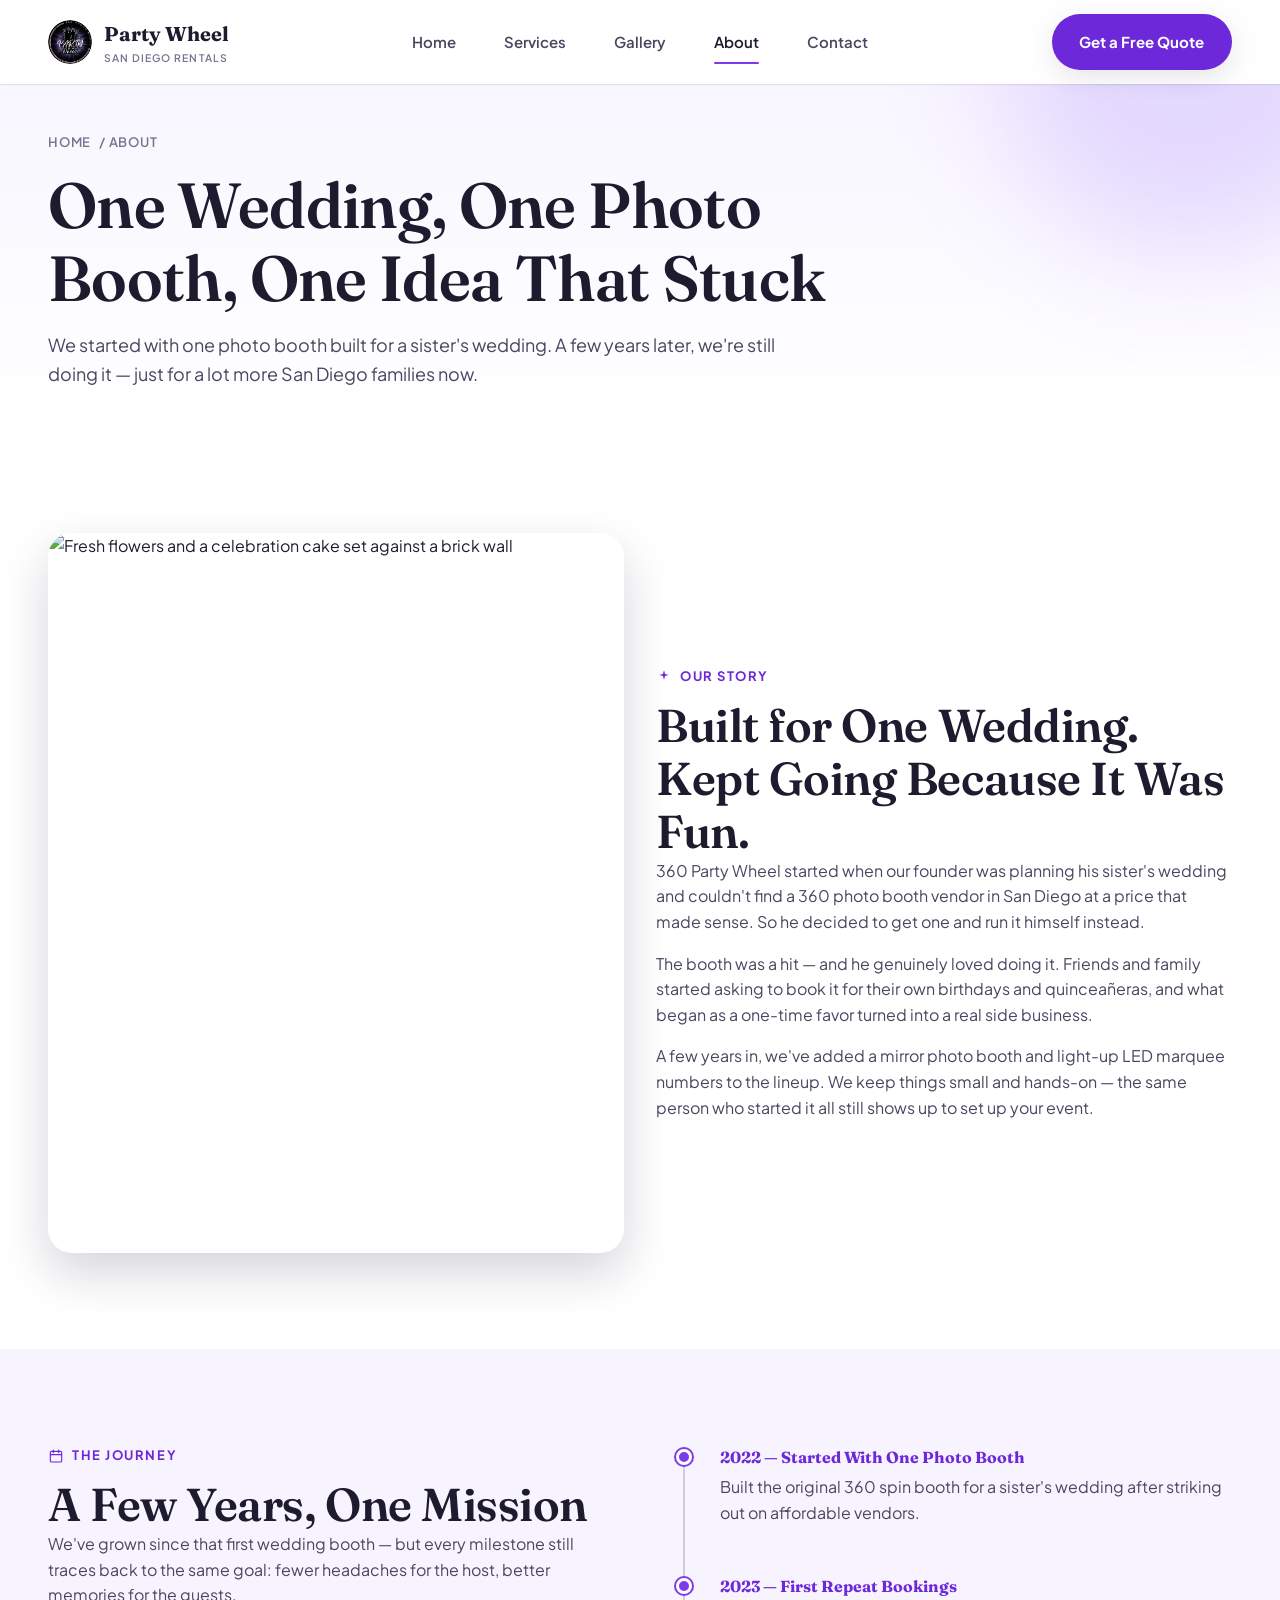
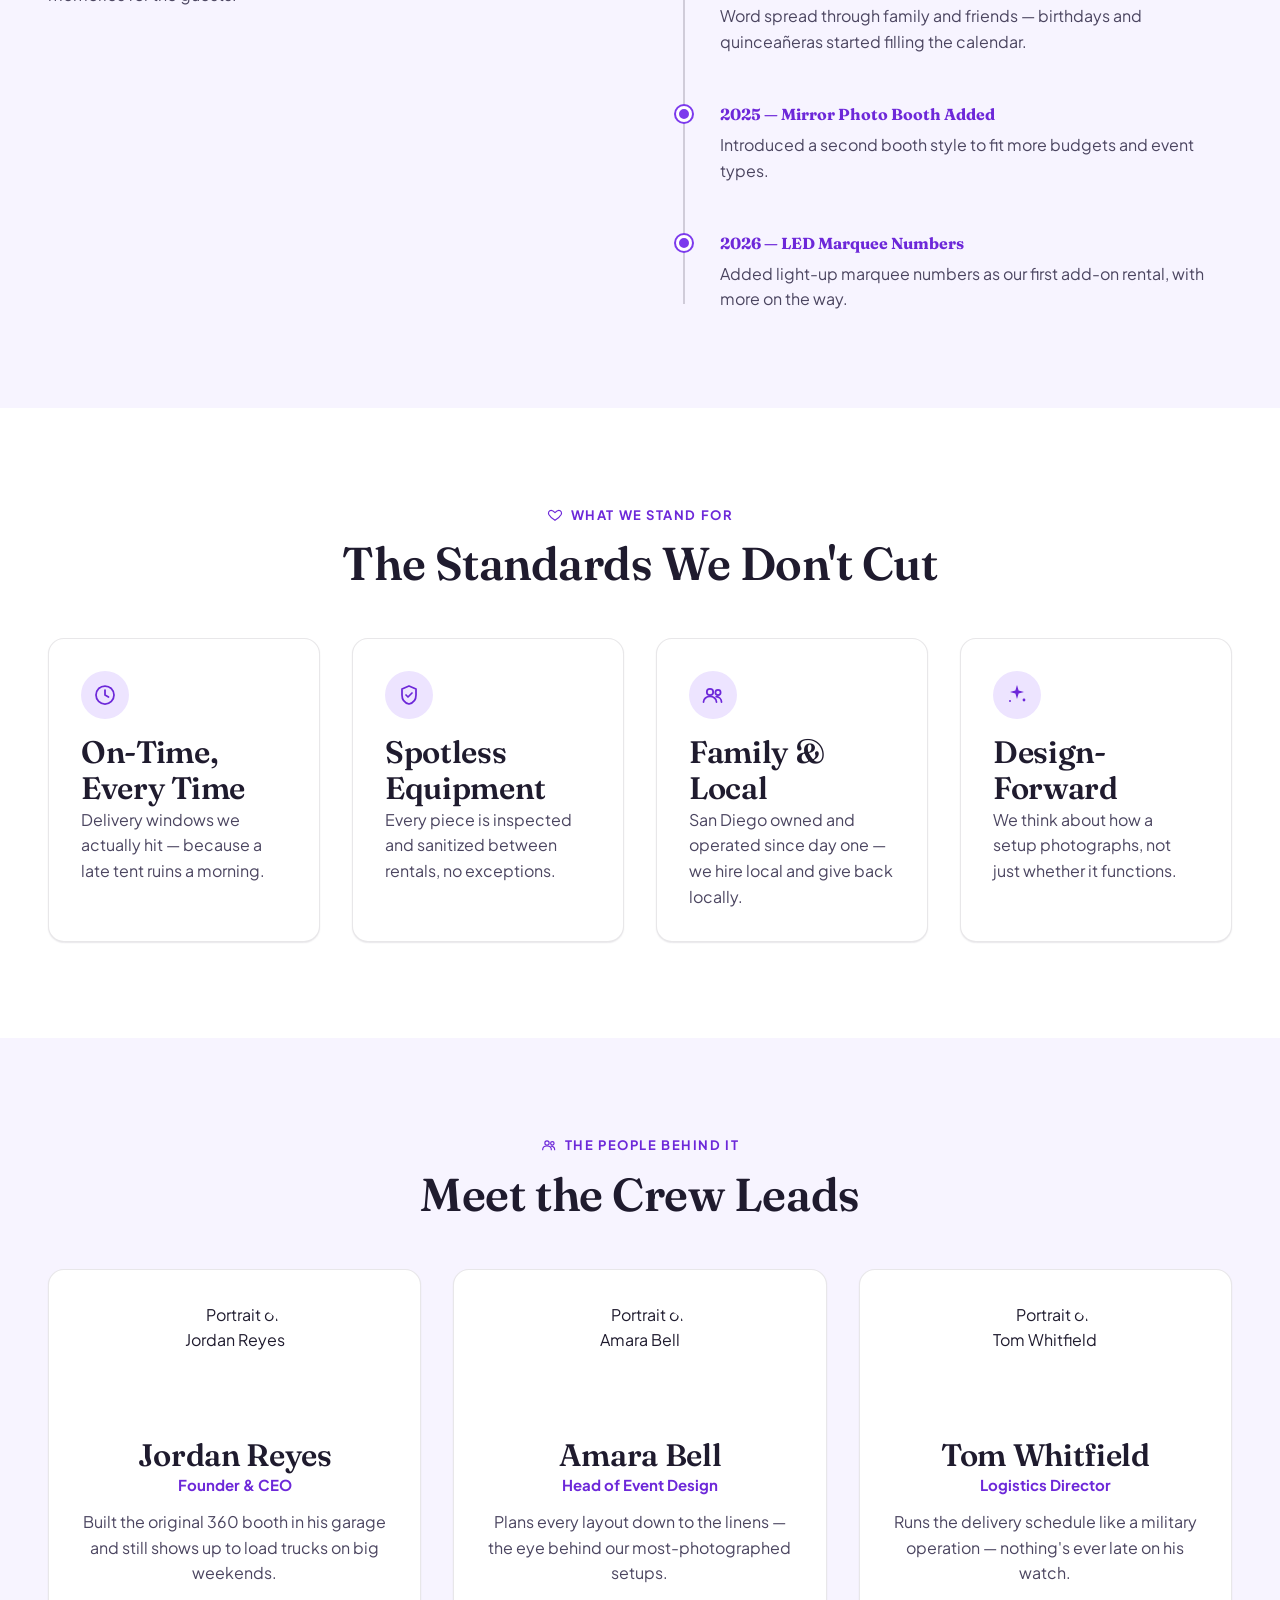
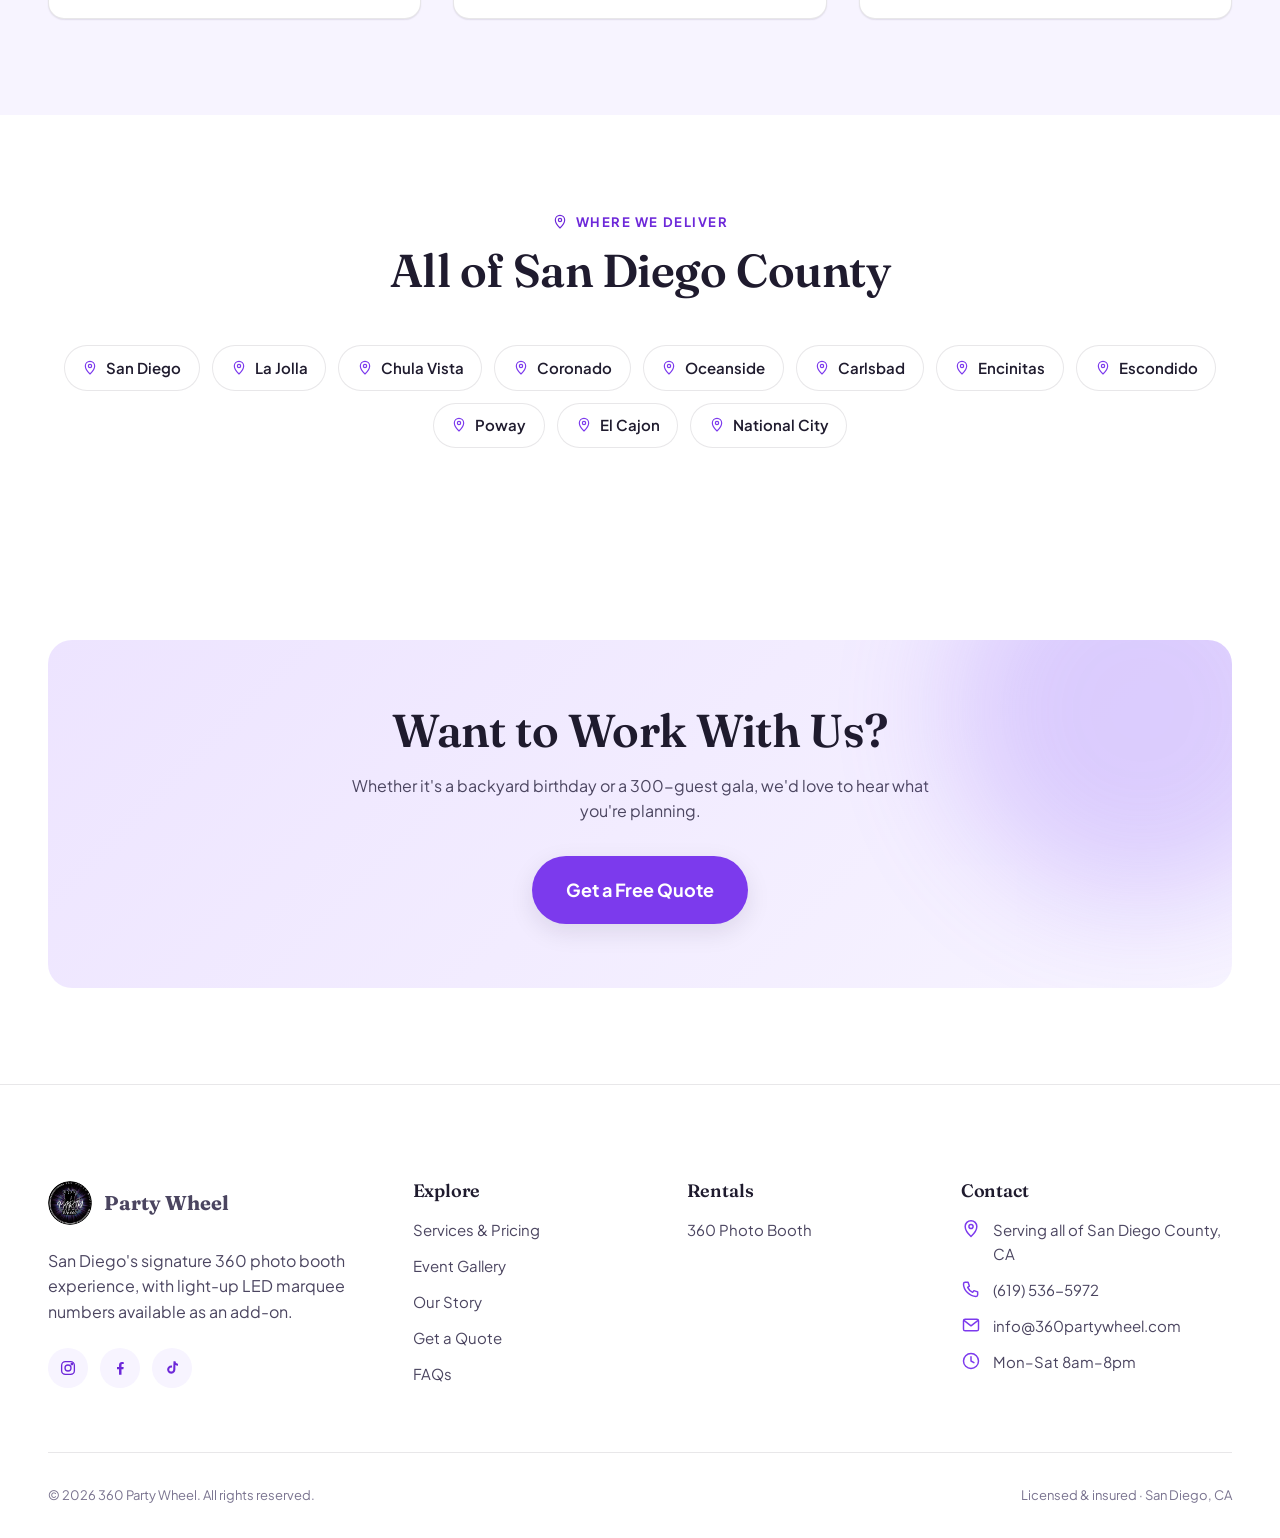
==== commit ca2bbd0d: "Update site to photo booth and LED marquee lineup Drop chairs, tables, inflatables, foam, and karaok" ====
--- a/about.html
+++ b/about.html
@@ -4,7 +4,7 @@
 <meta charset="UTF-8">
 <meta name="viewport" content="width=device-width, initial-scale=1">
 <title>About Us | 360 Party Wheel — San Diego Party Rentals</title>
-<meta name="description" content="From a Chula Vista garage to 15,000+ rental items across San Diego County — meet the family behind 360 Party Wheel and our signature 360 photo booth.">
+<meta name="description" content="Started with one photo booth built for a sister's wedding — meet the founder behind 360 Party Wheel and our signature 360 photo booth.">
 <meta name="theme-color" content="#1e1033">
 <link rel="preconnect" href="https://fonts.googleapis.com">
 <link rel="preconnect" href="https://fonts.gstatic.com" crossorigin>
@@ -66,8 +66,8 @@
     <div class="decor-blob b1" style="opacity:0.2;"></div>
     <div class="container">
       <div class="breadcrumbs"><a href="index.html">Home</a> / About</div>
-      <h1 class="reveal">From a Garage to a Full-Circle Rental Company</h1>
-      <p class="page-banner-lede reveal">We started with a stack of folding chairs and a borrowed truck. Eight years later, we're the crew San Diego calls when an event has to go right.</p>
+      <h1 class="reveal">One Wedding, One Photo Booth, One Idea That Stuck</h1>
+      <p class="page-banner-lede reveal">We started with one photo booth built for a sister's wedding. A few years later, we're still doing it — just for a lot more San Diego families now.</p>
     </div>
   </section>
 
@@ -83,10 +83,10 @@
             <svg viewBox="0 0 24 24" fill="currentColor"><path d="M12 2l1.6 5.4L19 9l-5.4 1.6L12 16l-1.6-5.4L5 9l5.4-1.6z"/></svg>
             Our Story
           </span>
-          <h2>Built for One Quinceañera. Kept Going for 2,500 Events.</h2>
-          <p style="margin-bottom: var(--space-4);">360 Party Wheel started in 2018 when our founder couldn't find a photo booth vendor in San Diego who could deliver the spinning, slow-motion experience his sister wanted for her quinceañera. So he built one himself — welded frame, borrowed camera, a lot of trial and error.</p>
-          <p style="margin-bottom: var(--space-4);">The booth was a hit. Requests started coming in for the booth, then for chairs to go with it, then tables, then a tent. Within two years we'd outgrown the garage and moved into a warehouse in Chula Vista.</p>
-          <p>Today we stock over 15,000 rental items and deliver across all of San Diego County — but the name stuck, because the idea never changed: cover every angle of the event, so you don't have to.</p>
+          <h2>Built for One Wedding. Kept Going Because It Was Fun.</h2>
+          <p style="margin-bottom: var(--space-4);">360 Party Wheel started when our founder was planning his sister's wedding and couldn't find a 360 photo booth vendor in San Diego at a price that made sense. So he decided to get one and run it himself instead.</p>
+          <p style="margin-bottom: var(--space-4);">The booth was a hit — and he genuinely loved doing it. Friends and family started asking to book it for their own birthdays and quinceañeras, and what began as a one-time favor turned into a real side business.</p>
+          <p>A few years in, we've added a mirror photo booth and light-up LED marquee numbers to the lineup. We keep things small and hands-on — the same person who started it all still shows up to set up your event.</p>
         </div>
       </div>
     </div>
@@ -101,29 +101,25 @@
             <svg viewBox="0 0 24 24" fill="none" stroke="currentColor" stroke-width="1.75" stroke-linecap="round" stroke-linejoin="round"><rect x="3.5" y="5" width="17" height="16" rx="2"/><path d="M3.5 10h17M8 3v4M16 3v4"/></svg>
             The Journey
           </span>
-          <h2>Eight Years, One Mission</h2>
-          <p>We've grown a lot since that first quinceañera — but every milestone still traces back to the same goal: fewer headaches for the host, better memories for the guests.</p>
+          <h2>A Few Years, One Mission</h2>
+          <p>We've grown since that first wedding booth — but every milestone still traces back to the same goal: fewer headaches for the host, better memories for the guests.</p>
         </div>
         <div class="timeline reveal">
           <div class="timeline-item">
-            <strong>2018 — Founded in a Chula Vista Garage</strong>
-            <p>Started with folding chairs, a borrowed truck, and a homemade photo booth prototype.</p>
-          </div>
-          <div class="timeline-item">
-            <strong>2020 — First 360 Spin Booth</strong>
-            <p>Refined the original prototype into the signature 360 photo booth we rent today.</p>
-          </div>
-          <div class="timeline-item">
-            <strong>2022 — Warehouse &amp; Fleet Expansion</strong>
-            <p>Moved into a full warehouse and grew inventory past 15,000 rental items.</p>
-          </div>
-          <div class="timeline-item">
-            <strong>2024 — 2,500 Events Hosted</strong>
-            <p>Hit our 2,500th booked event, from backyard birthdays to 300-guest weddings.</p>
-          </div>
-          <div class="timeline-item">
-            <strong>2026 — All of San Diego County</strong>
-            <p>Now delivering from Oceanside to Chula Vista with a team of full-time crew leads.</p>
+            <strong>2022 — Started With One Photo Booth</strong>
+            <p>Built the original 360 spin booth for a sister's wedding after striking out on affordable vendors.</p>
+          </div>
+          <div class="timeline-item">
+            <strong>2023 — First Repeat Bookings</strong>
+            <p>Word spread through family and friends — birthdays and quinceañeras started filling the calendar.</p>
+          </div>
+          <div class="timeline-item">
+            <strong>2025 — Mirror Photo Booth Added</strong>
+            <p>Introduced a second booth style to fit more budgets and event types.</p>
+          </div>
+          <div class="timeline-item">
+            <strong>2026 — LED Marquee Numbers</strong>
+            <p>Added light-up marquee numbers as our first add-on rental, with more on the way.</p>
           </div>
         </div>
       </div>
@@ -256,7 +252,7 @@
           <img src="assets/img/logo-badge.png" alt="" class="brand-logo" width="44" height="44">
           <span>Party Wheel</span>
         </a>
-        <p>Full-circle party &amp; event rentals for San Diego County — karaoke, LED marquee letters, and our signature 360 photo booth experience.</p>
+        <p>San Diego's signature 360 photo booth experience, with light-up LED marquee numbers available as an add-on.</p>
         <div class="social-row">
           <a href="https://instagram.com/360partywheel" aria-label="360 Party Wheel on Instagram" target="_blank" rel="noopener"><svg viewBox="0 0 24 24" fill="none" stroke="currentColor" stroke-width="1.75"><rect x="3.5" y="3.5" width="17" height="17" rx="5"/><circle cx="12" cy="12" r="4"/><circle cx="17.2" cy="6.8" r="1"/></svg></a>
           <a href="https://facebook.com" aria-label="360 Party Wheel on Facebook" target="_blank" rel="noopener"><svg viewBox="0 0 24 24" fill="currentColor"><path d="M14 21v-7.5h2.5l.4-3H14V8.3c0-.9.2-1.5 1.6-1.5H17V4.2C16.7 4.1 15.7 4 14.6 4c-2.3 0-3.9 1.4-3.9 4v2.5H8v3h2.7V21z"/></svg></a>
@@ -276,7 +272,6 @@
       <div>
         <h4 class="footer-heading">Rentals</h4>
         <ul class="footer-links">
-          <li><a href="services.html#entertainment">Entertainment</a></li>
           <li><a href="services.html#photo-booth">360 Photo Booth</a></li>
         </ul>
       </div>
